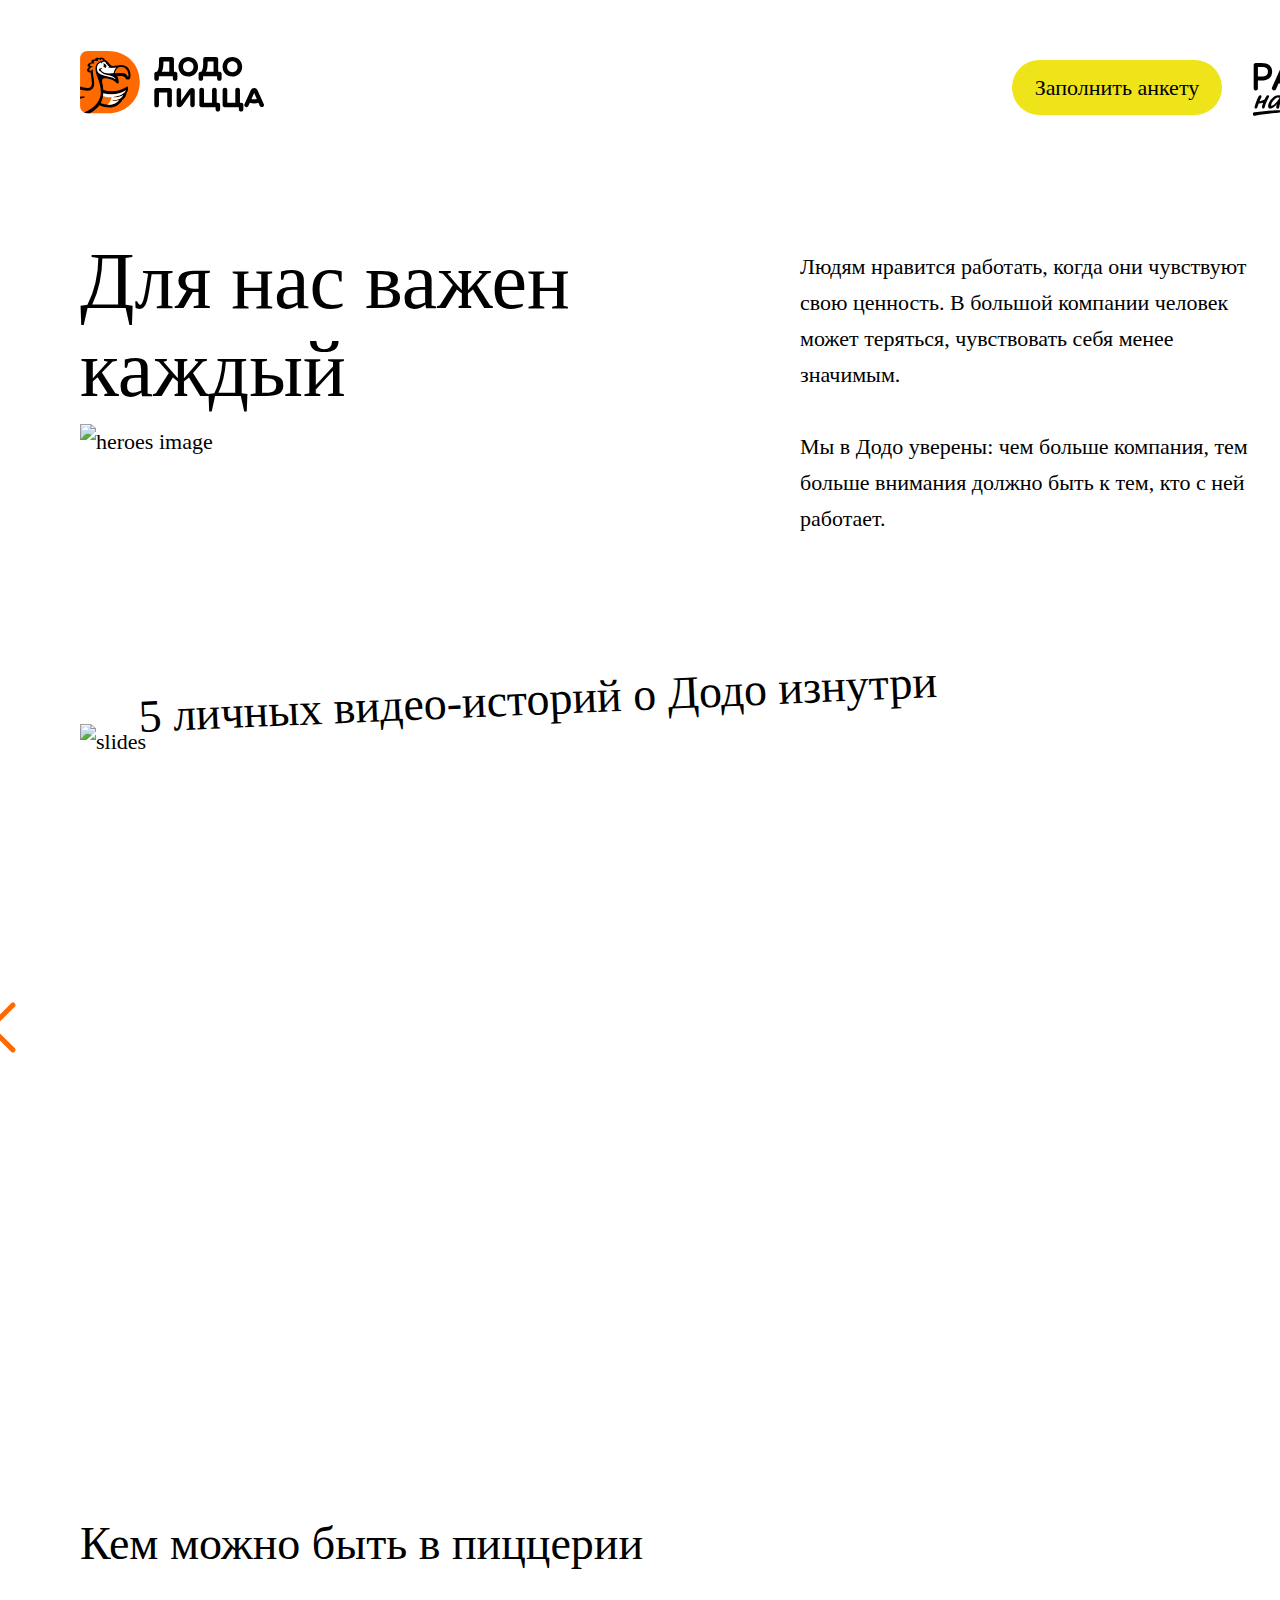
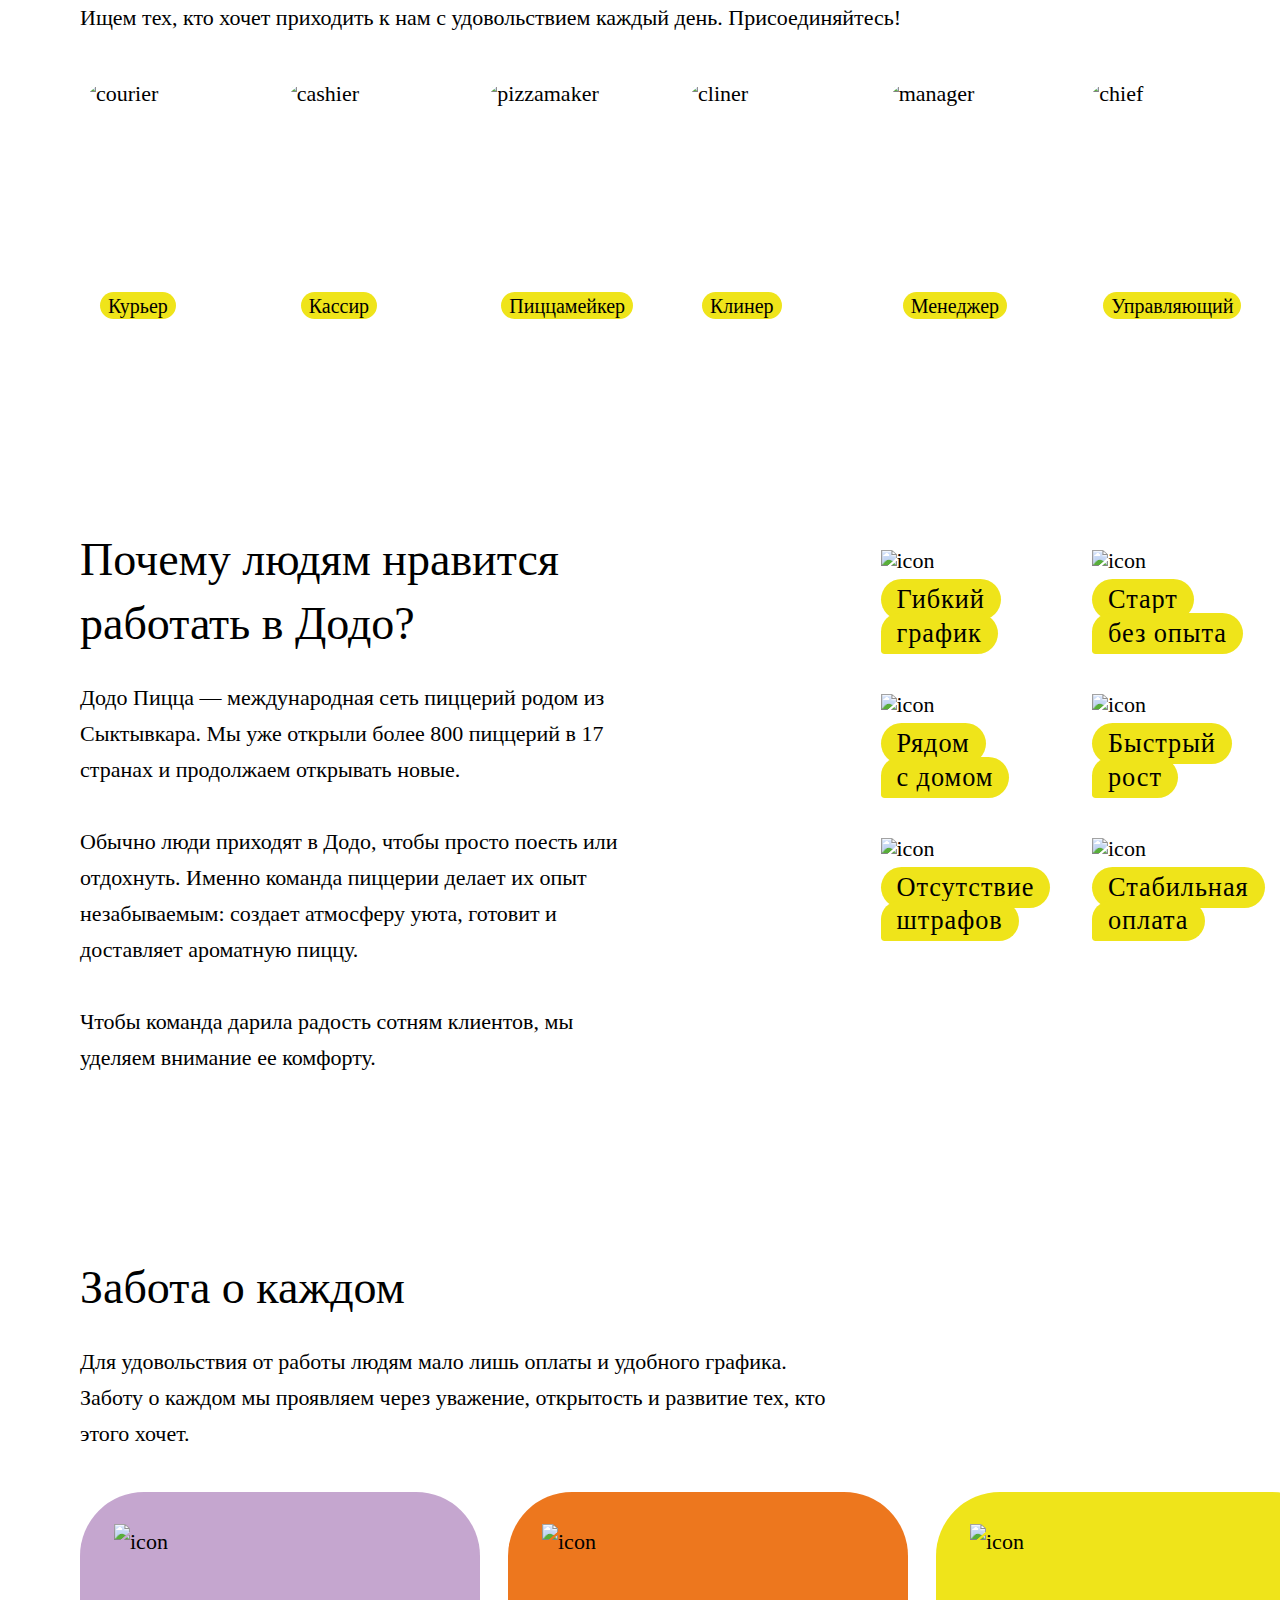
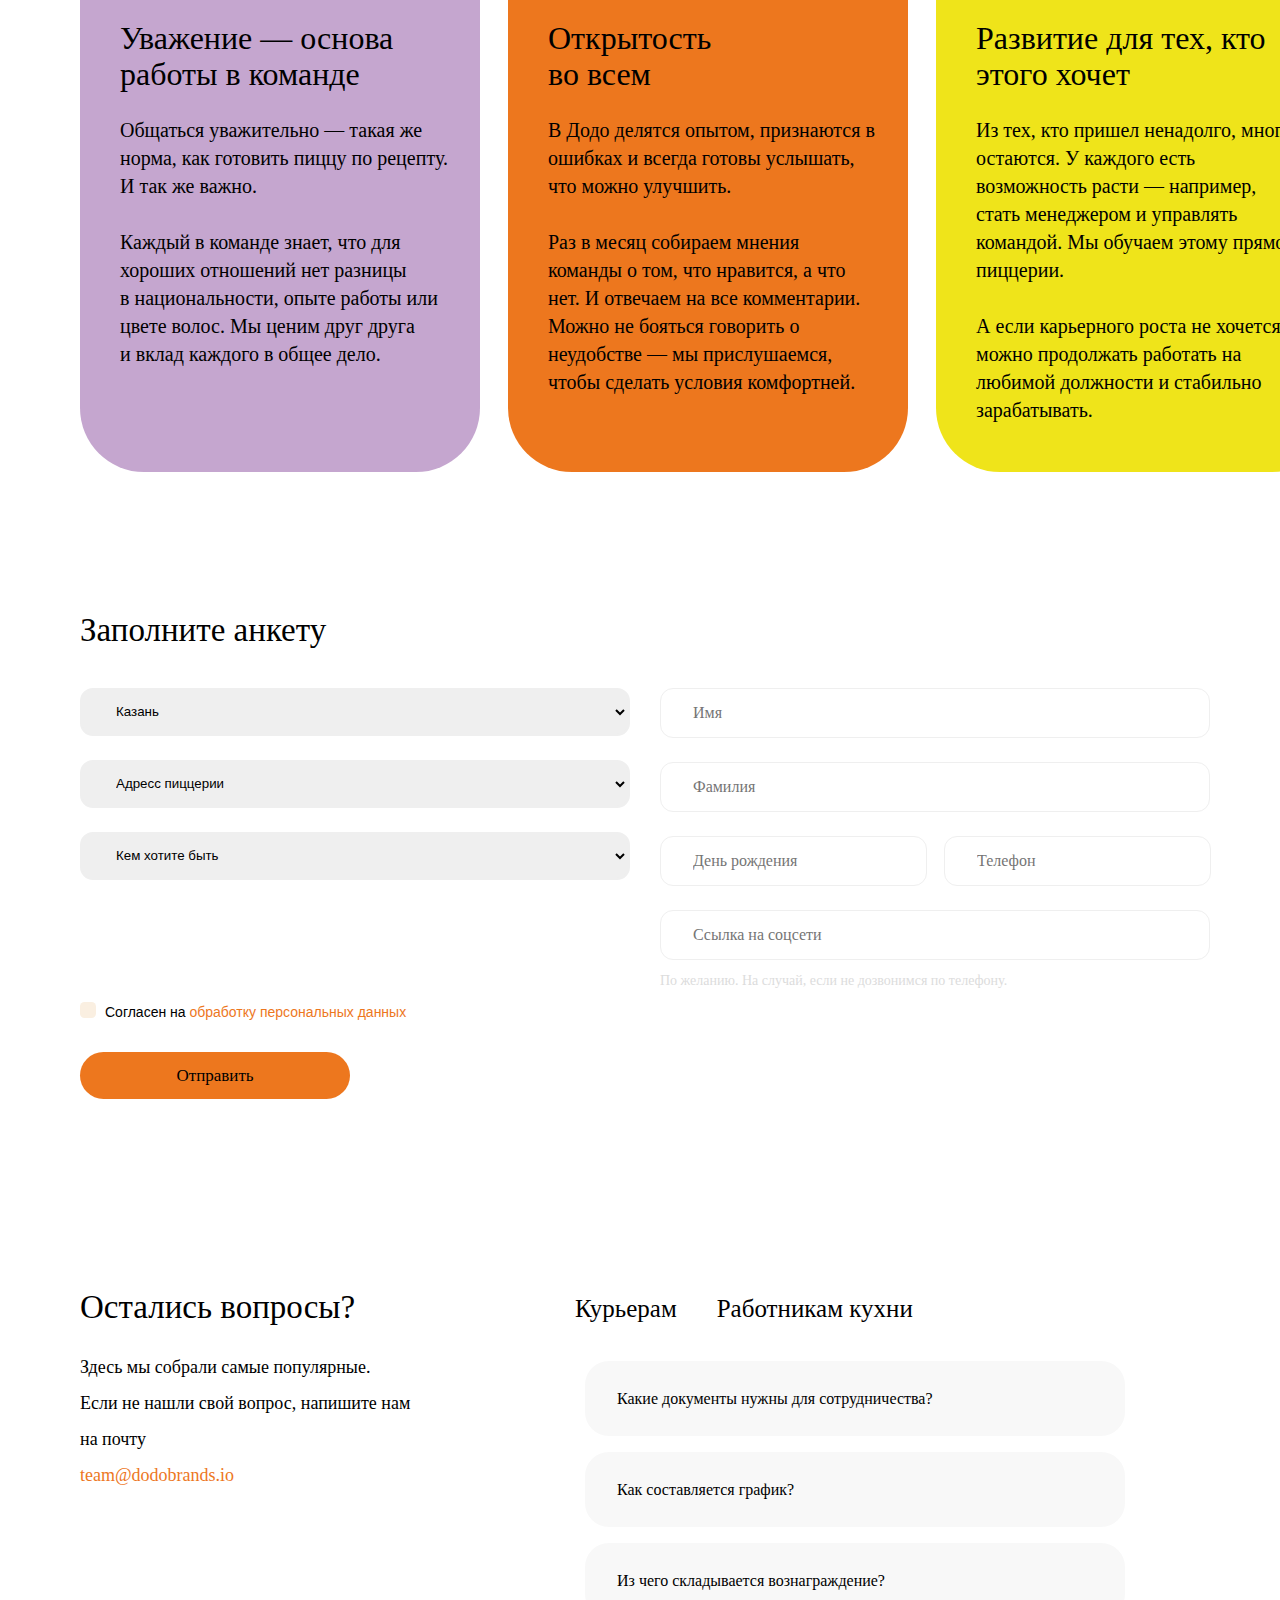
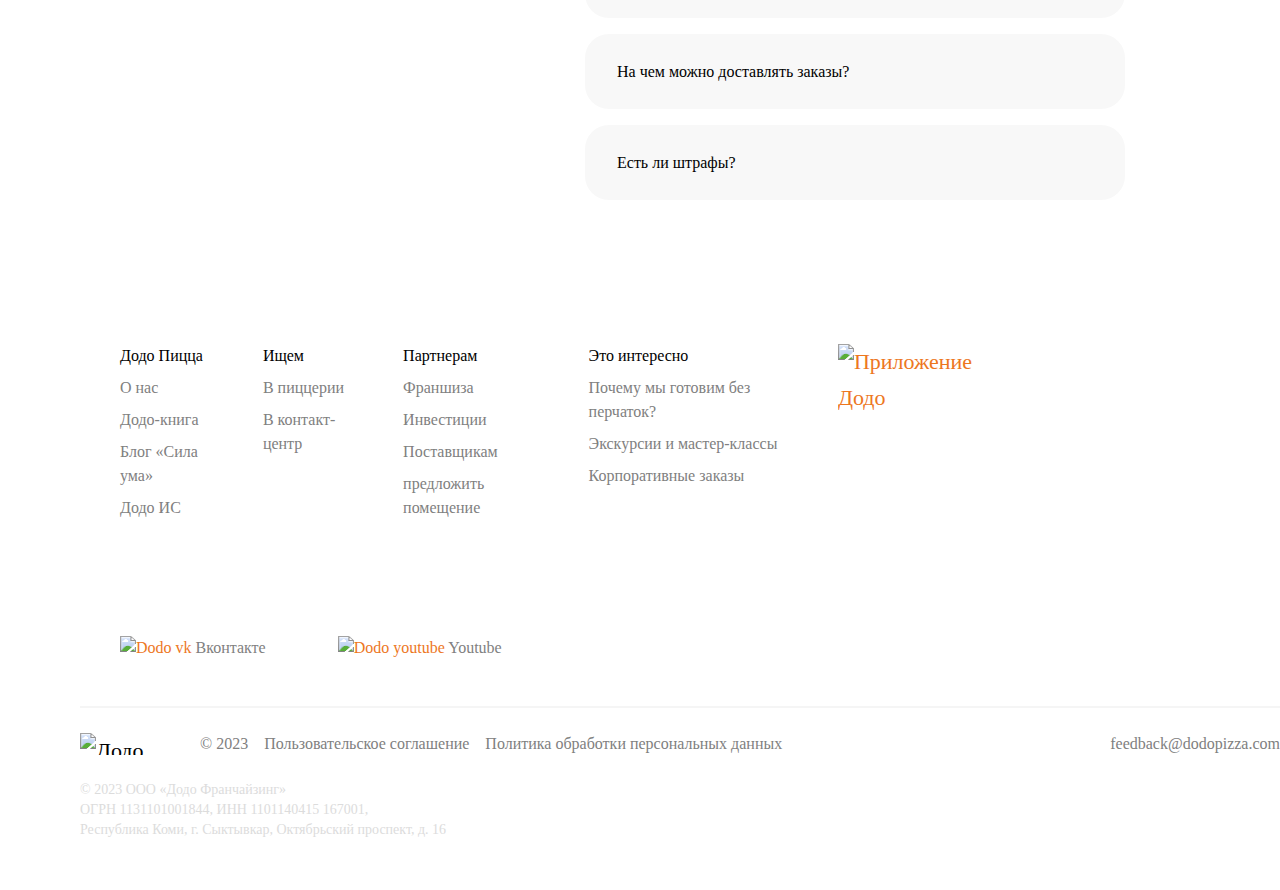
==== MyHTTPService_5/static/index.html @ db217325 "Add files via upload" ====
<!DOCTYPE html>
<html>

<head>
    <meta charset="utf-8">
    <title>Работа в Додо Пицце</title>

    <meta data-n-head="ssr" name="viewport" content="width=device-width, initial-scale=1">
    <link href="https://db.onlinewebfonts.com/c/042f08aaf8a34dc8799a18600c3b08fb?family=Dodo+Rounded+Bold"
        rel="stylesheet">

    <style>

        * {
            box-sizing: border-box;
            padding: 0;
            margin: 0;
            font-weight: 200;
        }

        @font-face {
            font-family: "Dodo Rounded Bold";
            src: url("https://db.onlinewebfonts.com/t/042f08aaf8a34dc8799a18600c3b08fb.eot");
            src: url("https://db.onlinewebfonts.com/t/042f08aaf8a34dc8799a18600c3b08fb.eot?#iefix")format("embedded-opentype"),
                url("https://db.onlinewebfonts.com/t/042f08aaf8a34dc8799a18600c3b08fb.woff2")format("woff2"),
                url("https://db.onlinewebfonts.com/t/042f08aaf8a34dc8799a18600c3b08fb.woff")format("woff"),
                url("https://db.onlinewebfonts.com/t/042f08aaf8a34dc8799a18600c3b08fb.ttf")format("truetype"),
                url("https://db.onlinewebfonts.com/t/042f08aaf8a34dc8799a18600c3b08fb.svg#Dodo Rounded Bold")format("svg");
        }
        html {
            box-sizing: border-box;
        }
        body {
            font-family: 'Dodo Rounded Bold';
            font-size: 22px;
            line-height: 36px;
            color: #000;
        }

        .container {
            max-width: 1360px;
            width: 100%;
            padding: 50px 0;
            padding-left: 80px;
            margin: 0 auto;
            height: auto;
        }

        .header-container {
            display: flex;

        }

        #team {
            width: 2300px;
            height: 64px;
        }

        .header-right-button {
            align-items: center;
            padding-left: 748px;
            padding-top: 10px;

        }

        .header-button {
            background-color: #efe41a;
            font-size: 22px;
            line-height: 36px;
            font-weight: 500;
            border-radius: 64px;
            font-family: "Dodo Rounded Bold";
            border-color: transparent;
            width: 210px;
            height: 55px;
            cursor: pointer;
        }

        .header-right-work {
            margin-top: -53px;
            margin-left: -90px;
        }

        .heroes {
            display: flex;
        }

        .heroes-left {
            display: flex;
            flex-direction: column;
            width: 640px;
        }

        .heroes-title {
            margin-bottom: 10.6px;
            font-size: 80px;
            line-height: 88px;
        }

        .heroes-description {
            margin-top: 12px;
            margin-left: 80px;
            position: relative;
            max-width: 476px;
        }

        .heroes-image {
            width: 572px;
            height: 176px;
            position: relative;
        }

        .footer-top {
            margin-bottom: 64px;
            display: flex;
            justify-content: space-between;
        }

        .footer-item {
            margin-bottom: 8px;
            font-size: 16px;
            line-height: 24px;
            font-weight: lighter;
        }

        .footer-item a {
            color: gray;
            text-decoration: none
        }

        .footer-apps {
            padding-right: 100px;
            display: flex;
        }

        .footer-item-app {
            margin-right: 10px;
        }

        li,
        ul {
            list-style: none;
        }

        .footer-middle {
            display: flex;
            padding-bottom: 24px;
            align-items: center;
        }

        .list-social-item {
            margin-right: 32px;
            font-weight: 400;
            font-size: 16px;
            line-height: 24px;
        }

        .social-text {
            color: grey;
        }

        .social-icon {
            max-width: 100%;
        }

        .footer-bottom {
            padding-top: 24px;
            display: flex;
            align-items: center;
        }

        .copyright {
            display: flex;
            align-items: center;
        }

        .copyright-image {
            margin-right: 16px;
            width: 104px;
            height: 22px;
        }

        .copyright-text {
            font-size: 16px;
            line-height: 24px;
            font-weight: 400;
            color: grey;
        }

        .footer-client-links {
            display: flex;
            align-items: center;
        }

        .first {
            margin-left: 16px;
            margin-right: 16px;
        }

        .footer-link {
            font-weight: 400;
            font-size: 16px;
            line-height: 24px;
            color: grey;
            text-decoration: none;
        }

        .footer-feedback {
            display: inline-flex;
            margin-left: auto;
            font-size: 16px;
            line-height: 24px;
            font-weight: 400;
            color: grey;
            text-decoration: none;
        }

        .footer-adress {
            padding-top: 24px;
            font-size: 14px;
            line-height: 20px;
            font-weight: 400;
            color: #DCDCDC;
        }

        .position-title {
            margin-bottom: 24px;
            font-size: 46px;
            line-height: 64px;
            font-weight: 500;
        }

        .position-description {
            margin-bottom: 36px;
        }

        .vacancies {
            display: flex;
            margin-left: -4px;
        }
        .card-image{
            position: absolute;
            top: 0;
            left: 0;
            width: 100%;
            height: 100%;
        }

        .vacancy-card {
            position: relative;
            display: flex;
            align-items: flex-end;
            width: 214px;
            height: 276px;
            background-size: cover;
            background-repeat: no-repeat;
            background-position: 50%;
            cursor: pointer;
            border: 4px solid #fff;
            border-radius: 44px;
            overflow: hidden;
        }

        .card-info {
            padding: 27px 20px 20px;
            border-bottom-left-radius: 45px;
            border-bottom-right-radius: 45px;
            overflow: hidden;
            position: relative;
            z-index: 20;
        }

        .role {
            top: 80%;
            position: relative;
            z-index: 20;
            display: inline-block;
            padding: 3.5px 8px;
            font-size: 20px;
            line-height: 100%;
            font-weight: 500;
            background-color: #efe41a;
            border-radius: 20px;
        }

        .advantages {
            padding: 80px 0;
        }

        .container-advantages {
            display: flex;
            justify-content: space-between;
            align-items: flex-start;
        }

        .advantages-description {
            max-width: 730px;
            margin-right: 200px;
        }

        .advantages-title {
            font-size: 46px;
            line-height: 64px;
            font-weight: 500;
            margin-bottom: 24px;
            max-width: 650px;
        }

        .advantages-logos {
            width: 100%;
        }

        .advantages-list {
            display: grid;
            grid-template-columns: repeat(2, 1fr);
            grid-gap: 40px 23.5px;
            max-width: max-content;
        }

        .advantages-items {
            line-height: 1;
            width: 188px;
        }

        .item-icon {
            margin-bottom: 7.53px;
        }

        .item-text {
            display: flex;
            flex-direction: column;
            align-items: flex-start;
            font-size: 26.3547px;
            line-height: 36.03px;
            font-weight: 500;
            letter-spacing: .035em;
        }

        .phrase {
            padding: 2.76496px 16.0011px 1.94124px;
            background-color: #efe41a;
            border-radius: 20.7073px;
        }

        .second-phrase {
            margin-top: -7px;
            border-radius: 18.8248px 20.7073px 20.7073px 3.76496px;
        }

        .care-description {
            margin-bottom: 40px;
            max-width: 759px;
        }

        .care {
            padding-bottom: 30px;
        }

        .care-advantages {
            display: flex;
        }

        .first-slide {
            background-color: #C5A6CF;
        }

        .support-slide {
            margin-right: 28px;
            padding: 32px 40px 48px;
            max-width: 400px;
            border-radius: 64px;
            min-height: 500px;
        }

        .support-card-icon {
            margin-left: -6px;
            margin-bottom: 24px;
            width: 72px;
            height: 72px;
        }

        .card-title {
            margin-bottom: 24px;
            font-size: 32px;
            line-height: 36px;
            font-weight: 500;
        }

        .card-description {
            font-size: 20px;
            line-height: 28px;
            font-weight: 400;
            width: 328px;
            ;
        }

        .second-slide {
            background-color: #ED771E;
        }

        .last-slide {
            background-color: #EFE41A;
        }

        .forms {
            padding: 10px 0;
        }

        .form-title {
            margin-bottom: 40px;
        }

        .form-inners {
            width: 100%;
            display: flex;
        }

        .form-left {
            width: 100%;
            max-width: 490px;
        }

        .form-right {
            margin-left: 90px;
        }

        .form {
            margin-bottom: 24px;
            display: flex;
        }

        .selection {
            padding-left: 30px;
            border: 2px solid #efefef;
            border-radius: 13px;
            transition: opacity .2s ease-in-out;
            outline: none;
            width: 550px;
            height: 48px;
        }

        input {
            font-family: "Dodo Rounded Bold";
            font-size: 16px;
        }

        .form-input {
            padding-left: 32px;
            height: 50px;
            width: 550px;

            border: 1px solid #efefef;
            border-radius: 13px;
        }

        .birthdate {
            width: 267px;
            margin-right: 17px;
        }

        .telephone {
            width: 267px;
        }

        .form-info {
            font-size: 14px;
            color: #DCDCDC;
        }

        .data-checkbox {
            display: flex;
            align-items: flex-start;
            font-family: "Dodo Rounded v2", sans-serif;
            font-weight: 400;
            font-size: 18px;
            line-height: 20px;
        }

        .checkbox-info {
            margin-top: 3px;
            font-size: 14px;
            cursor: pointer;
        }

        .checkbox-info a {
            color: #ed771e;
            text-decoration: none;
        }

        .checkbox-field {
            position: absolute;
            z-index: -1;
            opacity: 0;
        }

        .checkbox-field+label {
            display: inline-flex;
            align-items: center;
            user-select: none;
        }

        .checkbox-field+label::before {
            cursor: pointer;
            background-color: #faefe1;
            content: '';
            display: inline-block;
            width: 16px;
            height: 16px;
            flex-shrink: 0;
            flex-grow: 0;
            border: transparent;
            border-radius: 0.25em;
            margin-right: 0.5em;
            background-repeat: no-repeat;
            background-position: center center;
            background-size: 50% 50%;
        }

        .checkbox-field:checked+label::before {
            border-color: transparent;
            box-shadow: 0 4px 8px rgba(44, 39, 56, .04);
            background-color: #faefe1;
            background-image: url([data-uri]);
            background-repeat: no-repeat;
            background-position: 50%;
            background-size: 80%;
        }

        .form-button {
            margin-top: 30px;
            padding: 10px 17px;
            min-width: 270px;
            border-radius: 64px;
            border-color: transparent;
            font-size: 17px;
            line-height: 27px;
            font-weight: 530;
            color: #000;
            background-color: #ed771e;
        }

        .form-button:focus,
        .form-button:hover {
            background-color: #efe41a;
        }

        .questions {
            padding-top: 80px;
            min-height: 609px;
        }

        .questions-container {
            display: flex;
        }

        .questions-left {
            width: 100%;
            max-width: 450px;
            margin-right: 15px;
        }

        .title {
            display: block;
            margin-bottom: 24px;
        }

        .questions-description {
            font-size: 18px;
            max-width: 580px;
            font-weight: 400;
            font-weight: lighter;
        }

        a {
            color: #ed771e;
            text-decoration: none;
        }

        .questions-right {
            box-sizing: border-box;
            width: 100%;
            max-width: 580px;
        }

        .questions-buttons {
            margin-left: 30px;
            margin-bottom: 32px;
            display: flex;
            align-items: center;
        }

        .questions-button {
            font-weight: 300;
            font-size: 25px;
            line-height: 40px;
            margin-right: 40px;
        }

        button {
            padding: 0;
            margin: 0;
            background-color: transparent;
            cursor: pointer;
            border: none;
            outline: none;
            text-transform: none;
            font-family: inherit;
        }

        ul {
            display: block;
            list-style-type: disc;
            margin-block-start: 1em;
            margin-block-end: 1em;
            margin-inline-start: 0px;
            margin-inline-end: 0px;
            padding-inline-start: 40px;
        }

        .questions-item {
            margin-bottom: 16px;
        }

        .accordeon-button {
            outline: none;
            border: none;
            padding: 20px 32px;
            background-color: #f8f8f8;
            width: 100%;
            border-radius: 24px;
            text-align: left;
            cursor: pointer;
            height: 75px;
        }

        .accordeon-inner {
            font-size: 16px;
            display: flex;
            align-items: center;
            justify-content: space-between;
            width: 100%;
            min-height: 36px;
            text-align: left;
            color: #000;
            cursor: pointer;
        }
        .heroes-bottom{
            padding-top: 10px;
        }
        .hero-title{
            position: relative;
            display: block;
            margin-bottom: -17.5px;
            margin-left: 58px;
            font-size: 46px;
            color: #000;
            font-style: normal;
            font-weight: 500;
            line-height: 64px;
            transform: rotate(-2.5deg);
            z-index: 5;
        }
        .heroes-slides{
            width: 100%; 
            height: 688px;
            margin-top: 17.5px;
        }
        .heroes-buttons{
            display: flex;
            justify-content: space-between;
            position: relative;
            left: 90px;
            transform: translateY(-50%);
            margin: 0 auto;
            pointer-events: none;
        }
        .arrow-button{
            top: -350%;
            left: -100px;
            display: flex;
            position: absolute;
            justify-content: center;
            align-items: center;
            height: 128px;
            width: 64px;
            pointer-events: all;
        }
        .arrow-button svg{
            height: 54.86px;
            width: 27.43px;
        }
        .arrow-button-second{
            position: absolute;
            left: 1270px;
            transform: rotate(180deg);
        }
    </style>
</head>


<body>
    <header>
        <div class="container header-container">

            <div class="header-logo">
                <svg width="184" height="64" viewBox="0 0 184 64" fill="none" xmlns="http://www.w3.org/2000/svg"
                    data-v-1e009ed9>
                    <g clip-path="url(#clip0_335_4486)">
                        <path
                            d="M139.367 21.8302H138.191V9.3698C138.191 8.12696 137.355 7.10193 135.902 7.10193H125.289C124.051 7.10193 123.215 7.94116 123.215 9.40077V12.415C123.215 14.5899 123.184 16.2674 122.813 18.0697C122.442 19.841 121.978 20.928 121.297 21.8292H120.771C119.285 21.8292 118.574 22.7613 118.574 24.0981V28.3861C118.574 29.8467 119.564 30.6849 120.833 30.6849C122.133 30.6849 123.123 29.8457 123.123 28.3861V26.335H137.078V28.3861C137.078 29.8467 138.068 30.6849 139.336 30.6849C140.636 30.6849 141.625 29.8457 141.625 28.3861V24.0981C141.627 22.7623 140.914 21.8302 139.367 21.8302ZM133.55 21.8302H126.031C126.495 20.8361 126.866 19.935 127.176 18.5683C127.485 17.1386 127.61 15.7089 127.64 13.8446L127.671 11.6077H133.55V21.8302Z"
                            fill="currentColor"></path>
                        <path
                            d="M152.364 6.94606C146.826 6.94606 142.556 11.1412 142.556 16.7339C142.556 22.3886 146.826 26.5218 152.364 26.5218C157.903 26.5218 162.173 22.2338 162.173 16.672C162.173 11.0792 157.903 6.94606 152.364 6.94606ZM152.364 22.1409C149.332 22.1409 147.135 19.841 147.135 16.703C147.135 13.6268 149.333 11.327 152.364 11.327C155.428 11.327 157.593 13.6258 157.593 16.703C157.593 19.841 155.52 22.1409 152.364 22.1409Z"
                            fill="currentColor"></path>
                        <path
                            d="M108.27 6.94606C102.732 6.94606 98.4615 11.1412 98.4615 16.7339C98.4615 22.3886 102.732 26.5218 108.27 26.5218C113.809 26.5218 118.079 22.2338 118.079 16.672C118.079 11.0792 113.809 6.94606 108.27 6.94606ZM108.27 22.1409C105.238 22.1409 103.041 19.841 103.041 16.703C103.041 13.6268 105.238 11.327 108.27 11.327C111.333 11.327 113.499 13.6258 113.499 16.703C113.499 19.841 111.426 22.1409 108.27 22.1409Z"
                            fill="currentColor"></path>
                        <path
                            d="M95.1187 21.8302H93.9427V9.3698C93.9427 8.12696 93.107 7.10193 91.6535 7.10193H81.0401C79.8025 7.10193 78.9668 7.94116 78.9668 9.40077V12.415C78.9668 14.5899 78.9359 16.2674 78.5648 18.0697C78.1937 19.841 77.7291 20.928 77.0486 21.8292H76.5234C75.038 21.8292 74.3267 22.7613 74.3267 24.0981V28.3861C74.3267 29.8467 75.3166 30.6849 76.5861 30.6849C77.8854 30.6849 78.8753 29.8457 78.8753 28.3861V26.335H92.8305V28.3861C92.8305 29.8467 93.8204 30.6849 95.0889 30.6849C96.3882 30.6849 97.3781 29.8457 97.3781 28.3861V24.0981C97.377 22.7623 96.6657 21.8302 95.1187 21.8302ZM89.3016 21.8302H81.7823C82.2469 20.8361 82.618 19.935 82.9274 18.5683C83.2368 17.1386 83.3612 15.7089 83.392 13.8446L83.4228 11.6077H89.3016V21.8302Z"
                            fill="currentColor"></path>
                        <path
                            d="M183.74 53.888L177.427 40.0919C176.715 38.5693 175.725 37.9169 174.302 37.9169H174.055C172.569 37.9169 171.58 38.5693 170.868 40.0919L164.556 53.888C163.937 55.2547 164.37 56.4666 165.607 56.9332C166.72 57.3688 167.835 57.12 168.454 55.8152L169.877 52.801C171.146 53.2366 172.724 53.4534 174.209 53.4534C175.787 53.4534 177.18 53.2356 178.355 52.801L179.717 55.7843C180.305 57.089 181.511 57.3378 182.594 56.9332C183.832 56.4666 184.327 55.1928 183.74 53.888ZM174.209 49.3203C173.25 49.3203 172.228 49.1964 171.455 48.9786L174.147 42.9512L176.839 48.9786C176.096 49.1964 175.168 49.3203 174.209 49.3203Z"
                            fill="currentColor"></path>
                        <path
                            d="M161.12 52.6452H159.944V40.0299C159.944 38.5693 158.893 37.7301 157.592 37.7301C156.324 37.7301 155.302 38.5693 155.302 40.0299V52.6452H147.258V40.0299C147.258 38.5693 146.268 37.7301 144.937 37.7301C143.637 37.7301 142.616 38.5693 142.616 40.0299V54.8831C142.616 56.1259 143.452 57.151 144.906 57.151H158.83V59.2021C158.83 60.6627 159.82 61.5009 161.088 61.5009C162.388 61.5009 163.378 60.6617 163.378 59.2021V54.945C163.379 53.4214 162.481 52.6452 161.12 52.6452Z"
                            fill="currentColor"></path>
                        <path
                            d="M137.882 52.6452H136.706V40.0299C136.706 38.5693 135.654 37.7301 134.354 37.7301C133.085 37.7301 132.064 38.5693 132.064 40.0299V52.6452H124.019V40.0299C124.019 38.5693 123.029 37.7301 121.698 37.7301C120.399 37.7301 119.378 38.5693 119.378 40.0299V54.8831C119.378 56.1259 120.214 57.151 121.667 57.151H135.592V59.2021C135.592 60.6627 136.581 61.5009 137.85 61.5009C139.149 61.5009 140.139 60.6617 140.139 59.2021V54.945C140.14 53.4214 139.244 52.6452 137.882 52.6452Z"
                            fill="currentColor"></path>
                        <path
                            d="M112.075 37.9169H111.89C110.529 37.9169 109.631 38.6003 108.672 39.968L101.122 50.719V40.2157C101.122 38.7551 100.194 37.9169 98.9251 37.9169C97.6258 37.9169 96.6667 38.7561 96.6667 40.2157V54.5404C96.6667 56.0939 97.6566 57.151 99.2345 57.151H99.4514C100.906 57.151 101.834 56.4057 102.732 55.0999L110.282 44.3489V54.8511C110.282 56.3117 111.21 57.151 112.509 57.151C113.778 57.151 114.737 56.3117 114.737 54.8511V40.5264C114.737 38.911 113.778 37.9169 112.075 37.9169Z"
                            fill="currentColor"></path>
                        <path
                            d="M89.5483 37.9169H76.6149C75.1295 37.9169 74.3257 38.9419 74.3257 40.1858V55.039C74.3257 56.4996 75.3773 57.3378 76.6776 57.3378C77.9461 57.3378 78.9668 56.4986 78.9668 55.039V42.4227H87.2283V55.0379C87.2283 56.4986 88.249 57.3368 89.5494 57.3368C90.8178 57.3368 91.8704 56.4666 91.8704 55.0059V40.1848C91.8694 38.9419 91.0347 37.9169 89.5483 37.9169Z"
                            fill="currentColor">

                        </path>
                        <path
                            d="M27.8169 0.995098C45.8715 0.995098 59.7373 13.4668 59.7373 31.9763C59.7373 50.5848 45.8715 63.2588 27.8169 63.2588H7.56863C3.47848 63.2588 0.0863037 60.543 0.0863037 55.8163V8.7391C0.0863037 4.01135 3.47848 0.994064 7.56863 0.994064H27.8169V0.995098Z"
                            fill="#FF6900">
                        </path>
                        <path
                            d="M14.1742 33.6186C14.1742 27.8844 12.3465 22.6705 12.9468 19.4044L12.8009 19.2155C10.7214 21.3946 9.3686 20.8186 9.2216 20.1166C8.92556 18.7117 11.3597 16.992 12.7505 16.3943C12.7772 16.3025 12.8132 16.2064 12.8512 16.1094C11.5499 16.3107 10.0213 16.1455 9.96788 15.2103C9.90518 14.1017 12.1214 13.1117 15.0181 13.3574C15.0726 13.311 15.1291 13.2645 15.1857 13.2181C15.0037 13.1448 14.8084 13.0539 14.5648 12.928C13.8165 12.5409 13.6345 11.8978 13.8792 11.4302C14.1475 10.9161 14.9667 10.7159 15.6308 10.7303C16.6731 10.752 17.5602 11.0059 18.2088 11.2702C18.2818 11.2392 18.3558 11.2083 18.4257 11.1814C18.1852 10.9925 17.9755 10.7871 17.8532 10.5765C17.6743 10.2679 17.6301 9.84361 17.9765 9.56903C18.3815 9.248 19.4094 9.13445 20.3387 9.98193C20.5309 10.1564 20.6933 10.3267 20.8403 10.4898C20.9441 10.4702 21.048 10.4495 21.1528 10.433C20.9997 10.1956 20.8773 9.94787 20.8383 9.71768C20.7838 9.40284 20.8866 9.06426 21.2546 8.94452C21.6565 8.81342 22.1653 9.0209 22.4295 9.41419C22.7122 9.83535 22.8859 10.3535 22.9949 10.7221C20.9462 10.9615 15.5126 12.2075 15.5126 18.8026C15.5126 25.2335 20.8331 31.9897 20.8331 41.9582C20.8249 45.5804 20.0293 49.2139 16.7594 53.4462C14.2348 56.7143 10.2238 59.8679 3.96989 62.4568C5.04203 62.9822 6.26938 63.2588 7.56869 63.2588H9.81677C14.9904 60.3809 17.5581 57.7425 19.3375 55.2671C22.8068 56.8196 26.1445 57.4865 29.1522 57.4865C34.7914 57.4865 39.598 54.8779 42.1041 50.2256C44.6832 48.671 46.3937 45.4751 46.5016 43.1917C48.1083 41.1623 48.4054 38.6003 47.912 36.8712C47.7938 36.4594 47.4607 36.447 46.883 36.8C41.8019 39.8596 36.8812 41.3161 32.1856 41.3161C29.3383 41.3161 26.4179 40.8619 23.3104 39.9587C23.0884 36.6142 22.4048 33.8095 22.1499 32.1094C21.7871 29.8643 22.3031 28.2034 24.7568 28.2034C26.5567 28.2034 29.8872 28.6627 32.5485 29.8777C35.1841 31.0813 36.7527 33.4503 37.8485 33.4503C38.2936 33.4503 38.7613 33.1726 38.7613 32.2271C38.7613 30.3112 38.0808 27.2268 37.2348 26.1275C39.7008 25.9861 41.6601 26.0119 42.762 26.1368C45.0584 26.5373 45.1664 27.6945 45.6187 28.449C46.0709 29.2036 46.8378 29.5319 47.7598 29.5319C49.4672 29.5319 50.5322 28.6472 50.5322 25.4545C50.5322 18.4413 46.1234 15.0421 41.4997 15.0421C37.7036 15.0421 36.2377 15.8803 32.6328 15.8803C30.0753 15.8803 27.9567 10.655 25.0507 9.96851C23.7669 7.10193 20.8886 6.77884 19.1155 8.21884C17.5057 7.2351 14.9883 7.76568 14.8845 9.58142C13.0321 9.00542 10.6401 10.0088 11.6712 12.4532C7.14209 12.5822 6.29713 16.6039 9.37065 17.0529C5.41414 19.3012 7.22227 23.1845 10.5425 22.3587C10.7769 25.1169 11.8901 29.5701 11.8901 32.6452C11.8901 36.9218 9.95863 37.9148 7.31787 37.9148C5.23117 37.9148 2.16793 37.1541 0.0925293 36.5595V39.5417C2.1926 40.0661 5.34218 40.7391 7.7054 40.7391C11.8654 40.7401 14.1742 38.2885 14.1742 33.6186ZM23.3505 43.3063C26.201 44.1012 30.1411 44.5254 33.4099 44.2952C39.155 43.8906 43.4682 41.7425 45.8962 40.1786C44.4376 43.8782 38.9669 46.176 33.6628 46.8263C33.6288 47.0957 33.5888 47.359 33.5404 47.6129C37.5196 47.4003 41.2983 46.1017 43.0108 44.9156C42.0312 48.5543 37.1639 50.017 32.7458 50.2276C32.6215 50.5135 32.4899 50.783 32.3542 51.039C34.9271 51.0854 37.3911 50.6065 38.859 50.1419C37.5381 52.6741 32.9792 54.6746 28.336 54.6746C26.054 54.6746 23.2066 54.2276 20.7355 53.0467C22.521 49.7662 23.2087 46.4041 23.3505 43.3063ZM34.8428 22.7933C35.4688 20.9197 36.0126 19.5066 37.0282 18.4289C38.0983 17.2934 39.2866 16.9383 41.8955 16.9383C45.4984 16.9383 48.5082 20.5956 48.5082 25.7074C48.5082 26.4671 47.4926 26.4619 47.1667 25.7672C45.9414 23.5943 44.2813 23.2815 41.6663 23.0885C39.7368 22.975 37.4096 23.1391 35.29 23.2299C34.8942 23.2506 34.7832 22.9729 34.8428 22.7933Z"
                            fill="#000">
                        </path>
                        <path
                            d="M0.0863037 48.6369C2.26347 48.2023 4.40568 47.7997 4.40568 47.7997L4.67911 46.6209C3.6964 46.5714 1.74744 46.5941 0.0863037 46.6395V48.6369Z"
                            fill="#000">
                        </path>
                        <path
                            d="M23.551 13.439C24.3116 13.1819 25.4043 13.9355 25.9892 15.1164C26.5741 16.2973 26.4302 17.4679 25.6695 17.7197C24.915 17.9881 23.8275 17.2346 23.2395 16.0475C23.1603 15.8875 23.0976 15.7285 23.0452 15.5716L23.1778 15.5345C23.4214 15.7667 23.7123 15.8307 23.9066 15.7058C24.1739 15.5293 24.1461 15.0607 23.92 14.656C23.7586 14.3247 23.3855 13.9778 23.0771 14.0036L23.0236 13.9334C23.1388 13.697 23.3135 13.5216 23.551 13.439ZM28.8828 25.3223C25.4763 24.5708 21.748 23.5778 19.7599 20.6431C19.7229 20.5884 19.6551 20.5636 19.5914 20.5822C19.5287 20.5997 19.4834 20.6576 19.4803 20.7236C19.4732 20.8836 19.4947 21.0591 19.5307 21.2336L19.2614 21.3357C18.7372 20.5946 18.6302 19.6945 19.1504 19.0472C19.8987 18.1161 21.417 18.2111 22.3236 18.7861L22.2085 19.0369C21.7223 18.9554 21.2587 18.9554 20.8968 19.1763C20.5895 19.3641 20.5473 19.6428 20.7365 19.9959C22.3873 23.0772 27.1878 23.7461 32.8918 23.3001C33.4808 23.2537 33.6165 22.9874 33.6925 22.7025C34.188 20.7185 35.0864 18.9492 36.4238 17.601C35.3835 17.7476 34.4162 17.7806 33.5723 17.8271C30.6262 18.0139 28.9414 17.6258 28.4151 17.2036L28.5107 16.9466C28.8243 17.055 29.1501 17.0797 29.2169 16.9868C29.3084 16.8619 29.2385 16.7835 29.0946 16.6565C28.5354 16.1301 26.0221 13.5432 26.0273 13.5577C25.7559 11.3703 22.5837 11.2908 21.3193 13.4431L20.8896 13.3275C21.015 12.8557 21.2032 12.4707 21.3779 12.191C18.7289 12.7917 17.222 15.1794 16.9485 17.4854C15.7746 27.3982 30.7455 25.1076 35.0248 29.0777C35.106 29.1417 35.3095 29.4328 35.4555 29.249C35.622 28.7092 33.7367 26.401 28.8828 25.3223Z"
                            fill="#fff">
                        </path>
                        <path
                            d="M45.892 40.1724C43.4651 41.7352 39.1478 43.8865 33.4057 44.2911C30.139 44.5213 26.1938 44.095 23.3454 43.3001C23.3012 44.2539 23.2056 45.2387 23.0421 46.2328C24.6477 46.6467 27.5064 47.1938 31.6305 47.3115C31.4465 48.4253 30.3209 52.2044 27.4386 54.6478C32.6923 54.8687 37.4527 52.8176 38.8528 50.1357C37.3849 50.6003 34.9199 51.0792 32.348 51.0328C32.4837 50.7778 32.6153 50.5074 32.7396 50.2214C37.1556 50.0119 42.025 48.5461 43.0046 44.9094C41.292 46.0945 37.5103 47.3941 33.5342 47.6067C33.5825 47.3528 33.6226 47.0906 33.6566 46.8201C38.9597 46.1708 44.4344 43.8689 45.892 40.1724Z"
                            fill="#fff">
                        </path>
                    </g>
                </svg>
            </div>

            <div class="header-right">

                <div class="header-right-button">
                    <button class="header-button">Заполнить анкету</button>
                </div>

                <div class="header-right-work">
                    <svg id="team" version="1.1" xmlns="http://www.w3.org/2000/svg"
                        xmlns:xlink="http://www.w3.org/1999/xlink" x="0px" y="0px" viewBox="0 0 143 64"
                        enable-background="new 0 0 143 64" xml:space="preserve" data-v-098dde30="" data-v-1e009ed9="">
                        <g id="logo2" clip-path="url(#clip0_1026_674)" data-v-098dde30="">
                            <mask id="mask0_1026_674" maskUnits="userSpaceOnUse" x="0" y="0" width="143" height="64"
                                style="mask-type: alpha;" data-v-098dde30="">
                                <path id="vector" fill-rule="evenodd" clip-rule="evenodd"
                                    d="M19.5909 27.254C19.8769 27.7286 20.263 28.0738 20.7492 28.2751C21.2211 28.4764 21.7359 28.5052 22.2936 28.3326C22.8227 28.16 23.2517 27.7717 23.5377 27.1677L26.0116 21.5875H38.1523L40.5976 27.1102C40.9122 27.7286 41.2983 28.1313 41.8417 28.3039C42.3708 28.4764 42.8856 28.4764 43.3575 28.2751C43.8294 28.0738 44.2298 27.743 44.5158 27.254C44.8018 26.7794 44.8304 26.2329 44.573 25.6144L34.0339 1.81218C33.8051 1.28005 33.5334 0.848585 33.1616 0.589708C32.7898 0.330832 32.4323 0.187012 32.0605 0.187012C31.6887 0.187012 31.3312 0.330832 30.988 0.589708C30.6448 0.848585 30.3731 1.2369 30.1443 1.78342L19.5051 25.5713C19.2906 26.2329 19.3049 26.7938 19.5909 27.254ZM27.7848 17.5893L32.0891 7.91016L36.3648 17.5893H27.7848ZM1.85877 27.9299C2.31637 28.2751 2.78827 28.4333 3.28877 28.4333C3.78927 28.4333 4.30407 28.2607 4.71877 27.9299C5.14777 27.5847 5.39087 27.0814 5.39087 26.4054V18.6104H8.62267C10.3673 18.6104 11.9403 18.409 13.2988 18.0207C14.6573 17.618 15.8013 17.0283 16.7594 16.2661C17.6889 15.5038 18.4182 14.5403 18.9044 13.4041C19.3763 12.2679 19.6337 10.9735 19.6337 9.4634C19.6337 8.12587 19.4049 6.97531 18.9616 5.92542C18.504 4.87553 17.8319 3.99823 16.931 3.26475C16.0301 2.53126 14.9004 1.95598 13.5276 1.56767C12.1834 1.16497 10.5818 0.963623 8.75137 0.963623H3.28877C2.73107 0.963623 2.21627 1.16497 1.80157 1.55329C1.37257 1.95598 1.18667 2.43059 1.18667 2.96272V26.4054C1.17237 27.0814 1.40117 27.5847 1.85877 27.9299ZM8.75137 4.99059C10.1528 4.99059 11.3111 5.10564 12.1548 5.36452C13.0271 5.59463 13.6992 5.92542 14.1854 6.32812C14.6573 6.75958 15.0005 7.20542 15.1435 7.73755C15.3151 8.26969 15.4009 8.84497 15.4009 9.4634C15.4009 10.2832 15.2865 11.0167 15.0863 11.6495C14.8861 12.2679 14.5286 12.8144 13.9852 13.2603C13.4847 13.6917 12.7697 14.0225 11.8974 14.2526C11.0251 14.4827 9.92397 14.5978 8.63697 14.5978H5.40517V4.99059H8.75137ZM56.485 28.1311H51.2655C50.7078 28.1311 50.2073 27.9298 49.7926 27.5702C49.3779 27.1819 49.1777 26.6929 49.1777 26.1608V3.04891C49.1777 2.51677 49.3636 2.04216 49.7926 1.63947C50.2073 1.25115 50.7221 1.0498 51.2798 1.0498H63.2775C64.0068 1.0498 64.5359 1.23677 64.8791 1.66823C65.208 2.08531 65.3796 2.54553 65.3796 3.04891C65.3796 3.55228 65.2223 3.99812 64.8791 4.42958C64.5216 4.84666 64.0068 5.04801 63.2775 5.04801H53.3962V11.3329H56.6566C58.1009 11.3329 59.4451 11.4768 60.7464 11.7644C62.0334 12.052 63.1631 12.5123 64.1212 13.1307C65.065 13.7491 65.8658 14.5689 66.4235 15.6188C66.9812 16.6687 67.2672 17.9487 67.2672 19.5019C67.2672 20.7388 67.0527 21.9325 66.6237 22.9824C66.1947 24.0323 65.5512 24.9671 64.6789 25.7293C63.8352 26.4916 62.7055 27.0813 61.3327 27.5127C59.9456 27.9298 58.344 28.1311 56.485 28.1311ZM59.7311 15.6476C58.8874 15.475 57.8721 15.3887 56.6566 15.3887H53.3962V24.061H56.4993C57.8721 24.061 59.0018 23.946 59.8455 23.6871C60.6892 23.4282 61.3327 23.1262 61.7903 22.6947C62.2765 22.3064 62.5768 21.8174 62.7484 21.2565C62.92 20.6956 63.0058 20.0916 63.0058 19.4732C63.0058 18.7972 62.8914 18.1932 62.6912 17.6898C62.491 17.172 62.1478 16.755 61.6759 16.4098C61.2183 16.079 60.5462 15.8201 59.7311 15.6476ZM74.7889 24.4207C75.9758 25.672 77.4058 26.6643 79.0646 27.369C80.752 28.1025 82.6396 28.4477 84.7274 28.4477C86.8438 28.4477 88.7314 28.0738 90.3902 27.369C92.049 26.6356 93.4933 25.672 94.6659 24.4207C95.8528 23.1695 96.7537 21.7025 97.3686 20.0054C97.9835 18.3084 98.3267 16.4675 98.3267 14.5403C98.3267 12.6131 98.0121 10.8009 97.3686 9.10387C96.7537 7.40679 95.8242 5.92544 94.6659 4.68859C93.479 3.43735 92.0776 2.44499 90.3902 1.74027C88.7314 1.00679 86.8152 0.661621 84.7274 0.661621C82.611 0.661621 80.7234 1.03555 79.0646 1.74027C77.4058 2.47376 75.9615 3.43735 74.7889 4.68859C73.602 5.93982 72.7011 7.40679 72.0862 9.10387C71.4713 10.8009 71.1567 12.6418 71.1567 14.569C71.1567 16.4962 71.4713 18.3084 72.0862 20.0054C72.7011 21.7025 73.602 23.1695 74.7889 24.4207ZM76.0473 10.427C76.5049 9.20454 77.1198 8.18342 77.9349 7.30612C78.75 6.45758 79.7367 5.81039 80.895 5.35016C82.0533 4.88994 83.3403 4.67421 84.7274 4.67421C86.1288 4.67421 87.4301 4.90432 88.5884 5.35016C89.7467 5.81039 90.7334 6.45758 91.5199 7.30612C92.335 8.15466 92.9499 9.20454 93.4075 10.427C93.8651 11.6495 94.0796 13.0014 94.0796 14.5403C94.0796 16.0935 93.8508 17.4598 93.4075 18.6679C92.9499 19.8904 92.335 20.9115 91.5199 21.7888C90.7048 22.6374 89.7181 23.2845 88.5598 23.7448C87.4015 24.205 86.1431 24.4207 84.6988 24.4207C83.326 24.4207 82.0247 24.1906 80.8664 23.7448C79.7081 23.2845 78.7214 22.6374 77.9063 21.7888C77.0912 20.9403 76.4763 19.8904 76.0187 18.6679C75.5611 17.4454 75.3466 16.0935 75.3466 14.5547C75.4038 13.0014 75.6326 11.6207 76.0473 10.427ZM107.422 5.0194H101.373C100.658 5.0194 100.129 4.81805 99.7713 4.40097C99.4138 4.01266 99.2422 3.52367 99.2422 3.0203C99.2422 2.48816 99.3995 2.04232 99.7713 1.61086C100.1 1.19378 100.644 0.992432 101.373 0.992432H117.818C118.547 0.992432 119.076 1.1794 119.419 1.61086C119.748 2.02794 119.92 2.51693 119.92 3.0203C119.92 3.52367 119.763 3.96951 119.419 4.40097C119.062 4.81805 118.547 5.0194 117.818 5.0194H111.683V26.4055C111.683 27.0814 111.469 27.5848 111.011 27.93C110.568 28.2607 110.082 28.4333 109.552 28.4333C109.023 28.4333 108.551 28.2751 108.094 27.93C107.651 27.5992 107.422 27.0814 107.422 26.4055V5.0194ZM117.189 27.254C117.475 27.7286 117.861 28.0738 118.347 28.2751C118.819 28.4764 119.334 28.5052 119.891 28.3326C120.42 28.16 120.849 27.7717 121.135 27.1677L123.609 21.5875H135.75L138.195 27.1102C138.51 27.7286 138.896 28.1313 139.439 28.3039C139.969 28.4764 140.483 28.4764 140.955 28.2751C141.427 28.0738 141.828 27.743 142.114 27.254C142.4 26.7794 142.428 26.2329 142.171 25.6144L131.646 1.81218C131.417 1.28005 131.145 0.848585 130.774 0.589708C130.402 0.330832 130.044 0.187012 129.673 0.187012C129.301 0.187012 128.943 0.330832 128.6 0.589708C128.257 0.848585 127.985 1.2369 127.756 1.78342L117.117 25.5713C116.888 26.2329 116.917 26.7938 117.189 27.254ZM125.383 17.5893L129.701 7.91016L133.977 17.5893H125.383ZM1.95917 50.3659C13.0274 48.8414 22.8658 48.3236 26.927 48.2805C29.7441 48.1942 29.2865 50.4378 27.5276 50.6248C26.964 50.6798 26.2455 50.7403 25.3809 50.8132C21.0459 51.1787 13.0394 51.8536 2.48827 53.6881C-0.414633 54.2203 -1.01523 50.7686 1.95917 50.3659ZM5.46799 43.6141C5.68565 42.9736 5.92819 42.2598 6.19208 41.5066C7.72218 41.4922 9.30948 41.147 10.6251 40.7156C10.0245 42.2257 9.53828 43.7646 9.48108 45.0014C9.40958 47.2738 11.8978 46.8567 12.1981 45.3466C12.4555 44.1673 13.0275 42.125 13.9999 39.9246C14.9723 37.8104 16.0019 35.8401 16.5167 34.9196C17.3032 33.5246 14.7435 32.4603 13.9141 33.8985C13.5137 34.5888 12.7701 35.9551 12.0122 37.5372C10.7109 38.2706 8.62308 39.0473 6.99288 39.2774C7.50768 37.9686 8.07968 36.6167 8.75178 35.3799C9.92438 33.1794 7.13588 32.3165 6.03478 34.4019C5.06238 36.2572 4.23298 38.2706 3.54658 40.1547C2.90308 41.8518 2.45978 43.4482 2.15948 44.5412C1.54458 46.8423 4.21868 47.3313 4.89078 45.2891C5.05562 44.8278 5.24928 44.2578 5.46799 43.6141ZM24.4672 42.0675C22.1363 44.9151 19.7768 46.6122 17.9607 46.6122C16.259 46.6122 15.5869 45.476 15.5869 43.9084C15.5869 41.6648 17.3887 38.3426 19.7625 36.1421C21.8932 34.1718 24.8962 32.4603 28.0422 33.7547C28.9002 32.5322 31.1882 33.5246 30.416 34.8909C29.3578 36.7462 27.0984 42.1538 26.7981 44.9583C26.4978 47.4895 23.3804 47.3026 23.7522 44.6131C23.8523 44.0091 24.1097 43.103 24.4672 42.0675ZM27.0269 35.7826C25.5254 35.2217 23.8666 35.5237 21.693 37.6378C19.6195 39.6801 18.6042 41.9093 18.6042 43.1318C18.6042 43.4769 18.6328 43.8509 19.1619 43.8509C20.6348 43.8509 24.4529 40.543 26.7695 36.3291C26.8553 36.1421 26.9411 35.9551 27.0269 35.7826ZM47.1472 33.3231C44.4159 33.3231 41.4129 35.9694 38.51 40.3415C39.2822 38.4863 39.9543 36.9042 40.4834 35.7105C41.3843 33.6251 38.4814 32.2588 37.5519 34.3442C35.7445 38.4365 32.7027 47.3375 30.5453 53.6504C29.8031 55.812 29.1086 57.9983 28.2855 60.1312C27.4561 62.2454 30.6164 63.4678 31.4172 61.3393C31.8635 60.217 32.8581 57.3109 34.0654 53.7832C34.2505 53.2423 34.4407 52.6864 34.6347 52.1204C38.5529 53.8031 42.514 51.2863 45.1166 48.4962C48.091 45.3177 50.4648 40.7011 50.4219 37.4364C50.379 35.3222 49.5925 33.3231 47.1472 33.3231ZM42.6713 46.1519C40.2546 48.7263 37.5519 50.1213 35.6643 49.3015C35.6617 49.3015 35.6591 49.3011 35.6564 49.3003L35.6509 49.2984L35.6455 49.2962C35.6357 49.2921 35.6238 49.2872 35.6071 49.2872C35.6929 49.0427 35.7787 48.7838 35.8645 48.5249C39.4395 40.9887 44.2872 36.7317 46.1176 36.7317C46.7611 36.7317 46.947 37.2206 46.947 37.911C46.9184 39.9388 45.3025 43.3186 42.6713 46.1519ZM55.2552 37.5226C57.915 34.675 61.6902 32.115 65.637 34.0278C66.7381 32.3595 69.4837 33.8265 68.5256 35.768C67.21 38.4575 63.8209 47.0579 63.4491 51.0705C63.2632 53.2997 59.8026 53.0408 60.1029 50.7685C60.2602 49.5748 60.7321 47.7339 61.347 45.6916C58.344 50.0638 55.2695 52.7101 52.9529 52.7101C50.8508 52.7101 49.9785 51.0849 49.9785 48.7694C49.9785 45.519 52.2808 40.7011 55.2552 37.5226ZM53.482 48.3235C53.482 48.8125 53.5678 49.3015 54.2399 49.3015C56.0846 49.3015 60.7607 44.8287 64.1355 37.3788C64.207 37.2206 64.2928 36.9905 64.3786 36.7604C64.3715 36.7532 64.3643 36.7496 64.3572 36.746C64.35 36.7424 64.3429 36.7388 64.3357 36.7316C62.4481 35.8975 60.3746 36.6597 57.629 39.7662C55.0264 42.6858 53.482 46.2813 53.482 48.3235ZM85.1136 36.2715C85.1136 34.3012 83.5692 33.1218 80.8951 33.1218C76.3763 33.1218 71.5143 37.2495 69.4122 43.1892C68.6543 45.3465 68.2396 47.547 68.5828 49.3304C69.0404 51.4445 70.5419 52.7821 72.9443 52.7821C77.3916 52.7821 82.4681 48.9996 82.4681 44.5699C82.4681 43.4194 82.082 42.3407 81.2955 41.6072C83.4262 40.169 85.1136 38.3281 85.1136 36.2715ZM78.7501 44.3398C78.7501 46.7704 76.076 49.4886 73.4019 49.5317C72.3866 49.5317 71.9004 48.7407 71.9004 47.7483C71.9004 47.0868 72.0577 46.1088 72.4867 44.7425C72.93 44.9007 73.5878 44.9151 74.4172 44.7281C75.361 44.5124 76.791 44.0234 78.3068 43.3043C78.5356 43.5056 78.7501 43.822 78.7501 44.3398ZM80.7092 38.4288C78.793 40.356 75.8901 41.751 73.359 42.5996C75.0035 39.3492 77.935 36.0845 80.5519 36.0845C81.2669 36.0845 81.5243 36.4297 81.5243 36.8468C81.5386 37.3358 81.2383 37.8967 80.7092 38.4288ZM99.4278 34.2723C100.443 32.23 103.446 33.7401 102.474 35.7824C101.83 37.1055 100.515 39.9388 99.3134 43.0741C98.0693 46.2093 97.2113 49.2008 97.2828 50.8691C97.3543 53.1415 94.0081 53.2997 93.8937 51.0273C93.765 48.9851 94.5229 46.2237 95.4524 43.635C93.8079 44.2678 91.7916 44.7999 89.8611 44.843C89.4846 46.1078 89.1364 47.3026 88.8257 48.3691L88.8247 48.3726C88.475 49.5724 88.1728 50.6097 87.9306 51.4012C87.2585 53.5586 84.0267 52.5374 84.6988 50.3801C84.8841 49.7719 85.0984 49.0218 85.3425 48.1671L85.3435 48.1636L85.3438 48.1626C85.7402 46.7747 86.2153 45.1116 86.7723 43.3329C87.7161 40.3846 88.8744 37.1199 90.2329 34.2866C91.2053 32.2444 94.2512 33.7545 93.2788 35.7968C92.335 37.6952 91.5056 39.8381 90.7906 41.9235C92.9071 41.5064 95.6383 40.2983 97.2113 39.1909C98.1122 37.0624 98.9416 35.2502 99.4278 34.2723ZM123.638 35.7825C124.653 33.7402 121.793 32.4171 120.621 34.2724C120.363 34.6895 120.034 35.236 119.691 35.8975C117.732 37.9542 114.143 39.7375 111.983 40.471C111.526 40.2409 110.997 40.1115 110.382 40.1115C109.667 40.1115 108.895 40.2553 108.265 40.5429C109.038 38.9465 109.896 37.3933 110.754 35.9119C111.883 33.9416 108.952 32.2445 107.822 34.1717C105.563 38.0692 102.288 45.0014 102.288 49.129C102.288 51.0993 103.189 52.7964 105.563 52.7964C109.667 52.7964 113.914 48.1798 113.914 44.0809C113.914 43.5344 113.828 43.0023 113.671 42.5277C114.815 42.1106 116.145 41.5353 117.446 40.8018C117.332 41.0892 117.217 41.3773 117.117 41.6647C115.987 44.6993 114.901 48.2949 115.044 51.0131C115.158 53.2854 118.547 53.1272 118.433 50.8549C118.318 48.9277 119.148 45.8931 120.32 42.8297C121.142 40.5675 122.25 38.4533 123.02 36.9847C123.268 36.5113 123.481 36.105 123.638 35.7825ZM106.392 49.8337C105.334 49.8337 105.606 48.0504 105.935 46.7991C106.278 45.4041 106.735 44.0378 107.293 42.7002C107.55 42.9304 108.008 43.0454 108.68 43.0454C109.695 43.0454 110.368 43.6495 110.368 44.5555C110.339 46.756 108.08 49.8337 106.392 49.8337ZM131.846 39.9389C135.063 37.12 137.966 34.7758 139.525 33.654C141.37 32.3308 143.472 35.4086 141.627 36.7029C139.94 37.9254 136.522 40.4998 132.89 43.5488C133.819 46.454 134.806 48.9277 135.492 50.3803C136.508 52.4225 133.419 53.9038 132.446 51.8185C131.817 50.4953 130.974 48.4099 130.13 45.9506C127.885 47.9497 125.697 50.0495 123.938 52.0486C122.436 53.76 120.091 51.6315 121.564 49.9344C123.709 47.5182 126.383 44.9007 129.029 42.4701C128.385 40.2122 127.813 37.8104 127.441 35.4373C127.098 33.2081 130.444 32.676 130.788 34.9052C131.045 36.5735 131.417 38.285 131.846 39.9389Z"
                                    fill="currentColor" data-v-098dde30=""></path>
                            </mask>
                            <g mask="url(#mask0_1026_674)" data-v-098dde30="">
                                <rect id="cogBig" y="-4" width="2300" height="64" fill="url(#paint0_linear_1026_674)"
                                    data-v-098dde30=""></rect>
                            </g>
                        </g>
                        <defs data-v-098dde30="">
                            <linearGradient id="paint0_linear_1026_674" x1="188.35" y1="-193.5" x2="1123.67"
                                y2="44.5709" gradientUnits="userSpaceOnUse" data-v-098dde30="">
                                <stop offset="0%" stop-color="currentColor" data-v-098dde30=""></stop>
                                <stop offset="87%" stop-color="#ed771e" data-v-098dde30=""></stop>
                                <stop offset="100%" stop-color="currentColor" data-v-098dde30=""></stop>
                            </linearGradient>
                        </defs>
                    </svg>
                </div>

            </div>
        </div>
    </header>


    <main>
        <section class="heroes container">
                <div class="heroes-left">
                    <h1 class="heroes-title">Для нас важен каждый</h1>

                    <img src="Снимок экрана 2023-09-06 134349.png" alt="heroes image" class="heroes-image">
                </div>

                <p class="heroes-description">
                    Людям нравится работать, когда они чувствуют свою ценность. В большой компании человек может
                    теряться,
                    чувствовать себя менее значимым.
                    <br>
                    <br>
                    Мы в Додо уверены: чем больше компания, тем больше внимания должно быть к тем, кто с ней работает.
                </p>

        </section>

        <div class="heroes-bottom container">
            <h2 class="hero-title">5 личных видео-историй о Додо изнутри </h2>
            <div class="heroes-slides">
                <img src="Снимок экрана 2023-09-13 221801.png" alt="slides" class="heroes-slide-image">
            </div>
            <div class="heroes-buttons">
                <div class="arrow-button">
                    <button type="button" class="arrow-button arrow-button-first">
                        <svg width="22" height="40" viewBox="0 0 22 40" fill="none" xmlns="http://www.w3.org/2000/svg">
                            <path d="M20 2L2 20L20 38" stroke="#FF6900" stroke-width="4" stroke-linecap="round" stroke-linejoin="round"></path>
                        </svg>
                    </button> 
                    <button type="button" class="arrow-button arrow-button-second">
                        <svg width="22" height="40" viewBox="0 0 22 40" fill="none" xmlns="http://www.w3.org/2000/svg">
                            <path d="M20 2L2 20L20 38" stroke="#FF6900" stroke-width="4" stroke-linecap="round" stroke-linejoin="round"></path>
                        </svg>
                    </button>
                </div>
            </div>
        </div>

        <div class="container positions">
            <h2 class="position-title">Кем можно быть в пиццерии</h2>
            <p class="position-description">Ищем тех, кто хочет приходить к нам с удовольствием каждый день.
                Присоединяйтесь!</p>

            <div class="vacancies">
                <div class="vacancy-card courier">
                    <img src="pos1_805a0ff652.png" alt="courier" class="card-image">
                    <div class="card-info">
                        <h3 class="role">Курьер</h3>
                    </div>
                    
                </div>
                <div class="vacancy-card cashier">
                    <img src="pos3_dac3f8e2ff.png" alt="cashier" class="card-image">
                    <div class="card-info">
                        <h3 class="role">Кассир</h3>
                    </div>
                </div>
                <div class="vacancy-card pizzamaker">
                    <img src="pos4_305a98c676.png" alt="pizzamaker" class="card-image">
                    <div class="card-info">
                        <h3 class="role">Пиццамейкер</h3>
                    </div>
                </div>
                <div class="vacancy-card cliner">
                    <img src="pos2_5fa68f4d3e.png" alt="cliner" class="card-image">
                    <div class="card-info">
                        <h3 class="role">Клинер</h3>
                    </div>
                </div>
                <div class="vacancy-card manager">
                    <img src="story_1_94b46de958.jpg" alt="manager" class="card-image">
                    <div class="card-info">
                        <h3 class="role">Менеджер</h3>
                    </div>
                </div>
                <div class="vacancy-card chief">
                    <img src="pos6_f9e0aff104.png" alt="chief" class="card-image">
                    <div class="card-info">
                        <h3 class="role">Управляющий</h3>
                    </div>
                </div>
            </div>
        </div>

        <section class="advantages">

            <div class="container container-advantages">
                <div class="advantages-description">
                    <h2 class="advantages-title">Почему людям нравится работать в Додо?</h2>
                    <p class="advantages-text">
                        Додо Пицца — международная сеть пиццерий родом из Сыктывкара. Мы уже открыли более 800 пиццерий
                        в 17 странах и продолжаем открывать новые.
                        <br>
                        <br>
                        Обычно люди приходят в Додо, чтобы просто поесть или отдохнуть. Именно команда пиццерии делает
                        их опыт незабываемым: создает атмосферу уюта, готовит и доставляет ароматную пиццу.
                        <br>
                        <br>
                        Чтобы команда дарила радость сотням клиентов, мы уделяем внимание ее комфорту.
                    </p>
                </div>
                <div class="advantages-logos">
                    <ul class="advantages-list">
                        <li class="advantages-items">
                            <div class="item-icon">
                                <img src="like1_f2e04214ac.png" alt="icon" width="52" height="52">
                            </div>
                            <div class="item-text">
                                <span class="phrase first-phrase">Гибкий</span>
                                <span class="phrase second-phrase">график</span>
                            </div>
                        </li>

                        <li class="advantages-items">
                            <div class="item-icon">
                                <img src="like2_f8932643ba.png" alt="icon" width="52" height="52">
                            </div>
                            <div class="item-text">
                                <span class="phrase first-phrase">Старт</span>
                                <span class="phrase second-phrase">без опыта</span>
                            </div>
                        </li>

                        <li class="advantages-items">
                            <div class="item-icon">
                                <img src="like3_3aff907dbf.png" alt="icon" width="52" height="52">
                            </div>
                            <div class="item-text">
                                <span class="phrase first-phrase">Рядом</span>
                                <span class="phrase second-phrase">с домом</span>
                            </div>
                        </li>

                        <li class="advantages-items">
                            <div class="item-icon">
                                <img src="like4_119128e92f.png" alt="icon" width="52" height="52">
                            </div>
                            <div class="item-text">
                                <span class="phrase first-phrase">Быстрый</span>
                                <span class="phrase second-phrase">рост</span>
                            </div>
                        </li>
                        <li class="advantages-items">
                            <div class="item-icon">
                                <img src="like5_b734e34ece.png" alt="icon" width="52" height="52">
                            </div>
                            <div class="item-text">
                                <span class="phrase first-phrase">Отсутствие</span>
                                <span class="phrase second-phrase">штрафов</span>
                            </div>
                        </li>
                        <li class="advantages-items">
                            <div class="item-icon">
                                <img src="like6_762bbc69bd.png" alt="icon" width="52" height="52">
                            </div>
                            <div class="item-text">
                                <span class="phrase first-phrase">Стабильная</span>
                                <span class="phrase second-phrase">оплата</span>
                            </div>
                        </li>
                    </ul>
                </div>
            </div>
        </section>

        <section class="care">
            <div class="container">

                <h2 class="advantages-title care-title">Забота о каждом</h2>
                <p class="care-description">
                    Для удовольствия от работы людям мало лишь оплаты и удобного графика. Заботу о каждом мы проявляем
                    через уважение, открытость и развитие тех, кто этого хочет.
                </p>

                <div class="care-advantages">
                    <div class="support-slide first-slide">
                        <p class="support-card">
                        <div class="support-card-icon">
                            <img src="thumb_up_2x_9db44b36eb.png" alt="icon" width="72" height="72">
                        </div>
                        <h3 class="card-title">Уважение — основа работы в команде</h3>
                        <p class="card-description">
                            Общаться уважительно&nbsp;— такая&nbsp;же норма, как готовить пиццу по&nbsp;рецепту.
                            И&nbsp;так&nbsp;же важно.
                            <br>
                            <br>
                            Каждый в&nbsp;команде знает, что для хороших отношений нет разницы в&nbsp;национальности,
                            опыте работы или цвете волос. Мы&nbsp;ценим друг друга и&nbsp;вклад каждого в&nbsp;общее
                            дело.
                        </p>
                        </p>
                    </div>

                    <div class="support-slide second-slide">
                        <p class="support-card">
                        <div class="support-card-icon">
                            <img src="message_2x_a19d7f1375.png" alt="icon" width="72" height="72">
                        </div>
                        <h3 class="card-title">
                            Открытость
                            <br>
                            во всем
                        </h3>
                        <p class="card-description">
                            В Додо делятся опытом, признаются в ошибках и всегда готовы услышать, что можно улучшить.
                            <br>
                            <br>
                            Раз в месяц собираем мнения команды о том, что нравится, а что нет. И отвечаем на все
                            комментарии. Можно не бояться говорить о неудобстве — мы прислушаемся, чтобы сделать условия
                            комфортней.
                        </p>
                        </p>
                    </div>



                    <div class="support-slide last-slide">
                        <p class="support-card">
                        <div class="support-card-icon">
                            <img src="like4_119128e92f.png" alt="icon" width="72" height="72">
                        </div>
                        <h3 class="card-title"> Развитие для тех, кто этого хочет </h3>
                        <p class="card-description">
                            Из тех, кто пришел ненадолго, многие остаются. У каждого есть возможность расти — например,
                            стать менеджером и управлять командой. Мы обучаем этому прямо в пиццерии.
                            <br>
                            <br>
                            А если карьерного роста не хочется, можно продолжать работать на любимой должности и
                            стабильно зарабатывать.
                        </p>
                        </p>
                    </div>
                </div>
            </div>
        </section>

        <section class="forms">
            <div class="container form-container">
                <h2 class="form-title">Заполните анкету</h2>
                <form class="form-itself">
                    <div class="form-inners">

                        <div class="form-left">

                            <div class="form">
                                <div class="select-form">
                                    <div class="options">
                                        <select class="selection">
                                            <option selected="selected">Казань</option>
                                        </select>
                                    </div>
                                </div>
                                <ul role="listbox" style="visibility: hidden;"></ul>
                            </div>

                            <div class="form">
                                <div class="select-form">
                                    <div class="options">
                                        <select class="selection">
                                            <option selected="selected" disabled>Адресс пиццерии</option>
                                        </select>
                                    </div>
                                </div>
                                <ul role="listbox" style="visibility: hidden;"></ul>
                            </div>

                            <div class="form">
                                <div class="select-form">
                                    <div class="options">
                                        <select class="selection">
                                            <option selected="selected" disabled>Кем хотите быть</option>
                                        </select>
                                    </div>
                                </div>
                                <ul role="listbox" style="visibility: hidden;"></ul>
                            </div>
                        </div>

                        <div class="form-right">

                            <div class="form">
                                <div class="input">
                                    <input type="text" class="form-input" placeholder="Имя" required="required">
                                </div>
                            </div>

                            <div class="form">
                                <div class="input">
                                    <input type="text" class="form-input" placeholder="Фамилия" required="required">
                                </div>
                            </div>

                            <div class="form">
                                <div class="input">
                                    <input type="text" class="form-input birthdate" placeholder="День рождения"
                                        required="required">
                                </div>
                                <div class="input">
                                    <input type="tel" class="form-input telephone" placeholder="Телефон"
                                        required="required">
                                </div>
                            </div>

                            <div class="form-bottom">
                                <div class="input">
                                    <input type="text" class="form-input" placeholder="Ссылка на соцсети"
                                        required="required">
                                </div>
                                <span class="form-info">По желанию. На случай, если не дозвонимся по телефону.</span>
                            </div>
                        </div>
                    </div>

                    <div class="data-checkbox">
                        <input type="checkbox" class="checkbox-field" id="form-checkbox" name="form-checkbox">
                        <label for="form-checkbox">
                            <span class="checkbox-info">
                                Согласен на
                                <a class="
                                checkbox-link" href="https://rabotavdodo.ru/uploads/policy_3ac21d6f68.html"
                                    target="_blank"> обработку персональных данных</a>
                            </span>
                        </label>
                    </div>
                    <button type="submit" class="form-button">Отправить</button>

                </form>
            </div>
        </section>

        <section class="questions">
            <div class="questions-container container">

                <div class="questions-left">
                    <h2 class="title">Остались вопросы?</h2>
                    <div class="questions-description">
                        <p class="question-text">
                            Здесь мы собрали самые популярные.
                            <br>
                            Если не нашли свой вопрос, напишите нам
                            <br>
                            на почту
                        </p>
                        <a href="mailto:team@dodobrands.io" class="questions-mail">team@dodobrands.io</a>
                    </div>
                </div>
                <div class="questions-right">
                    <div class="questions-buttons">
                        <button data-v-cc2c58ee="" type="button" class="questions-button">Курьерам</button>
                        <button data-v-cc2c58ee="" type="button" class="questions-button">Работникам кухни</button>
                    </div>
                    <div class="questions-section">
                        <ul class="questions-list">

                            <li class="questions-item">
                                <button type="button" class="accordeon-button">
                                    <span type="button" class="accordeon-inner">
                                        <span class="accordeon-heading">Какие документы нужны для сотрудничества?</span>
                                        <span class="accordeon-arrow">
                                            <img data-v-b4dce0a2="" width="32" height="32" draggable="false"
                                                src="[data-uri]"
                                                alt="Иконка" loading="lazy">
                                        </span>
                                    </span>
                                    <div class="accordeon-content" style="display: none;">
                                        <p class="accordeon-description">
                                            <b>Для граждан России: </b>
                                            паспорт, ИНН, СНИЛС, номер банковской карты, права для управления
                                            автомобилем или документ, который подтверждает право управления другим
                                            транспортным средством.
                                            <br>
                                            <b>Для граждан других стран: </b>
                                            узнать точную информацию можно после заполнения анкеты.
                                        </p>
                                    </div>
                                </button>
                            </li>

                            <li class="questions-item">
                                <button type="button" class="accordeon-button">
                                    <span type="button" class="accordeon-inner">
                                        <span class="accordeon-heading">Как составляется график?</span>
                                        <span class="accordeon-arrow">
                                            <img data-v-b4dce0a2="" width="32" height="32" draggable="false"
                                                src="[data-uri]"
                                                alt="Иконка" loading="lazy">
                                        </span>
                                    </span>
                                    <div class="accordeon-content" style="display: none;">
                                        <p class="accordeon-description">
                                            График формируется по согласованию с курьерами на основе данных о
                                            загруженности пиццерии. Расскажите, когда вам удобно доставлять заказы: весь
                                            день или несколько часов, утром или вечером — мы подберем подходящий
                                            вариант.
                                        </p>
                                    </div>
                                </button>
                            </li>

                            <li class="questions-item">
                                <button type="button" class="accordeon-button">
                                    <span type="button" class="accordeon-inner">
                                        <span class="accordeon-heading">Из чего складывается вознаграждение?</span>
                                        <span class="accordeon-arrow">
                                            <img data-v-b4dce0a2="" width="32" height="32" draggable="false"
                                                src="[data-uri]"
                                                alt="Иконка" loading="lazy">
                                        </span>
                                    </span>
                                    <div class="accordeon-content" style="display: none;">
                                        <p class="accordeon-description">
                                            Вознаграждение зависит от разных факторов, например: количества доставленных
                                            заказов, километража, часов занятости или ГСМ. У нас есть прозрачная система
                                            мотивации, о которой вы сможете узнать на встрече с управляющим.
                                        </p>
                                    </div>
                                </button>
                            </li>

                            <li class="questions-item">
                                <button type="button" class="accordeon-button">
                                    <span type="button" class="accordeon-inner">
                                        <span class="accordeon-heading">На чем можно доставлять заказы?</span>
                                        <span class="accordeon-arrow">
                                            <img data-v-b4dce0a2="" width="32" height="32" draggable="false"
                                                src="[data-uri]"
                                                alt="Иконка" loading="lazy">
                                        </span>
                                    </span>
                                    <div class="accordeon-content" style="display: none;">
                                        <p class="accordeon-description">
                                            Вы можете доставлять заказы на своем автомобиле или пешком — это зависит от
                                            зоны доставки выбранной пиццерии. В некоторых точках есть собственный
                                            транспорт: автомобили, электросамокаты, электровелосипеды, велосипеды.
                                            Узнать точную информацию можно после заполнения анкеты.
                                        </p>
                                    </div>
                                </button>
                            </li>

                            <li class="questions-item">
                                <button type="button" class="accordeon-button">
                                    <span type="button" class="accordeon-inner">
                                        <span class="accordeon-heading">Есть ли штрафы?</span>
                                        <span class="accordeon-arrow">
                                            <img data-v-b4dce0a2="" width="32" height="32" draggable="false"
                                                src="[data-uri]"
                                                alt="Иконка" loading="lazy">
                                        </span>
                                    </span>
                                    <div class="accordeon-content" style="display: none;">
                                        <p class="accordeon-description">
                                            У каждого, кто честно и искренне делает свое дело, должно быть право на
                                            ошибку. Поэтому мы никого не штрафуем, — это противоречит ценностям Додо.
                                        </p>
                                    </div>
                                </button>
                            </li>

                        </ul>
                    </div>
                </div>
            </div>
        </section>
    </main>

    <footer>
        <div class="container footer-container">

            <div class="footer-top">
                <ul class="footer-list">
                    <li class="footer-item">
                        <span>Додо Пицца</span>
                    </li>
                    <li class="footer-item">
                        <a href="https://dodopizza.ru/orenburg/about">О нас</a>
                    </li>
                    <li class="footer-item">
                        <a href="https://book.dodopizza.info/">Додо-книга</a>
                    </li>
                    <li class="footer-item">
                        <a href="https://sila-uma.ru/aboutdodo">Блог «Сила ума»</a>
                    </li>
                    <li class="footer-item">
                        <a href="https://dodois.com/">Додо ИС</a>
                    </li>
                </ul>

                <ul class="footer-list">
                    <li class="footer-item">
                        <span>Ищем</span>
                    </li>
                    <li class="footer-item">
                        <a href="https://rabotavdodo.ru/?utm_source=web">В пиццерии</a>
                    </li>
                    <li class="footer-item">
                        <a href="http://dodocc.ru/">В контакт-центр</a>
                    </li>
                </ul>

                <ul class="footer-list">
                    <li class="footer-item">
                        <span>Партнерам</span>
                    </li>
                    <li class="footer-item">
                        <a href="https://www.dodofranchise.ru/">Франшиза</a>
                    </li>
                    <li class="footer-item">
                        <a href="https://dodoinvest.com/">Инвестиции</a>
                    </li>
                    <li class="footer-item">
                        <a
                            href="https://bidzaar.com/companies/view/d1827205-1309-4442-8adb-f6887474e684">Поставщикам</a>
                    </li>
                    <li class="footer-item">
                        <a href="https://www.dodoarenda.ru/">предложить помещение</a>
                    </li>
                </ul>

                <ul class="footer-list">
                    <li class="footer-item">
                        <span>Это интересно</span>
                    </li>
                    <li class="footer-item">
                        <a href="https://www.bezperchatok.ru/">Почему мы готовим без перчаток?</a>
                    </li>
                    <li class="footer-item">
                        <a href="https://www.dodofriendly.ru/">Экскурсии и мастер-классы</a>
                    </li>
                    <li class="footer-item">
                        <a href="https://b2b.dodopizza.org/">Корпоративные заказы</a>
                    </li>
                </ul>

                <div class="footer-apps">
                    <ul class="footer-list">
                        <li class="footer-item-app">
                            <a
                                href="https://app.appsflyer.com/ru.dodopizza.app?af_ad=icon&pid=dodopizza.site&af_click_lookback=7d&c=web">
                                <img width="142" height="45" src="Снимок экрана 2023-09-07 182626.png"
                                    alt="Приложение Додо">
                            </a>
                        </li>
                    </ul>

                    <ul class="footer-list second-app">
                        <li class="footer-item-app">
                            <a href="https://app.appsflyer.com/id894649641?af_ad=icon&amp;pid=dodopizza.site&amp;af_click_lookback=7d&amp;c=web"
                                target="_blank" rel="noopener noreferrer" data-v-16e83782="">
                                <img width="139" height="45" src="Снимок экрана 2023-09-07 183202.png"
                                    alt="Приложение Додо" loading="lazy" data-v-16e83782="">
                            </a>
                        </li>
                    </ul>
                </div>
            </div>

            <div class="footer-middle">
                <ul class="footer-list-social">
                    <li class="list-social-item">
                        <a href="https://vk.com/dodo" target="_blank" style="text-decoration: none;">
                            <img src="Снимок экрана 2023-09-07 194952.png" alt="Dodo vk" class="social-icon">
                            <span class="social-text">Вконтакте</span>
                        </a>
                    </li>
                </ul>
                <ul class="footer-list-social">
                    <li class="list-social-item">
                        <a href="https://www.youtube.com/dodomovie" target="_blank" style="text-decoration: none;">
                            <img src="Снимок экрана 2023-09-07 195351.png" alt="Dodo youtube" class="social-icon">
                            <span class="social-text">Youtube</span>
                        </a>
                    </li>
                </ul>
            </div>
            <hr color="f5f5f5">

            <div class="footer-bottom">
                <div class="copyright">
                    <img src="Снимок экрана 2023-09-09 221908.png" alt="Додо пицца" class="copyright-image">
                    <span class="copyright-text">© 2023</span>
                </div>

                <div class="footer-client-links">
                    <a href="https://rabotavdodo.ru/uploads/useragreement_c31f17871d.html" target="_blank"
                        class="footer-link first">Пользовательское соглашение</a>
                    <a href="https://rabotavdodo.ru/uploads/policy_3ac21d6f68.html" target="_blank"
                        class="footer-link">Политика обработки персональных данных</a>
                </div>

                <a href="mailto:feedback@dodopizza.com" class="footer-feedback">feedback@dodopizza.com</a>
            </div>
            <div class="footer-adress">
                <span> ©&nbsp;2023&nbsp;ООО «Додо Франчайзинг»
                    <br>
                    ОГРН 1131101001844, ИНН 1101140415 167001,
                    <br>
                    Республика Коми, г. Сыктывкар, Октябрьский проспект, д.&nbsp;16
                </span>
            </div>
        </div>
    </footer>
</body>

</html>
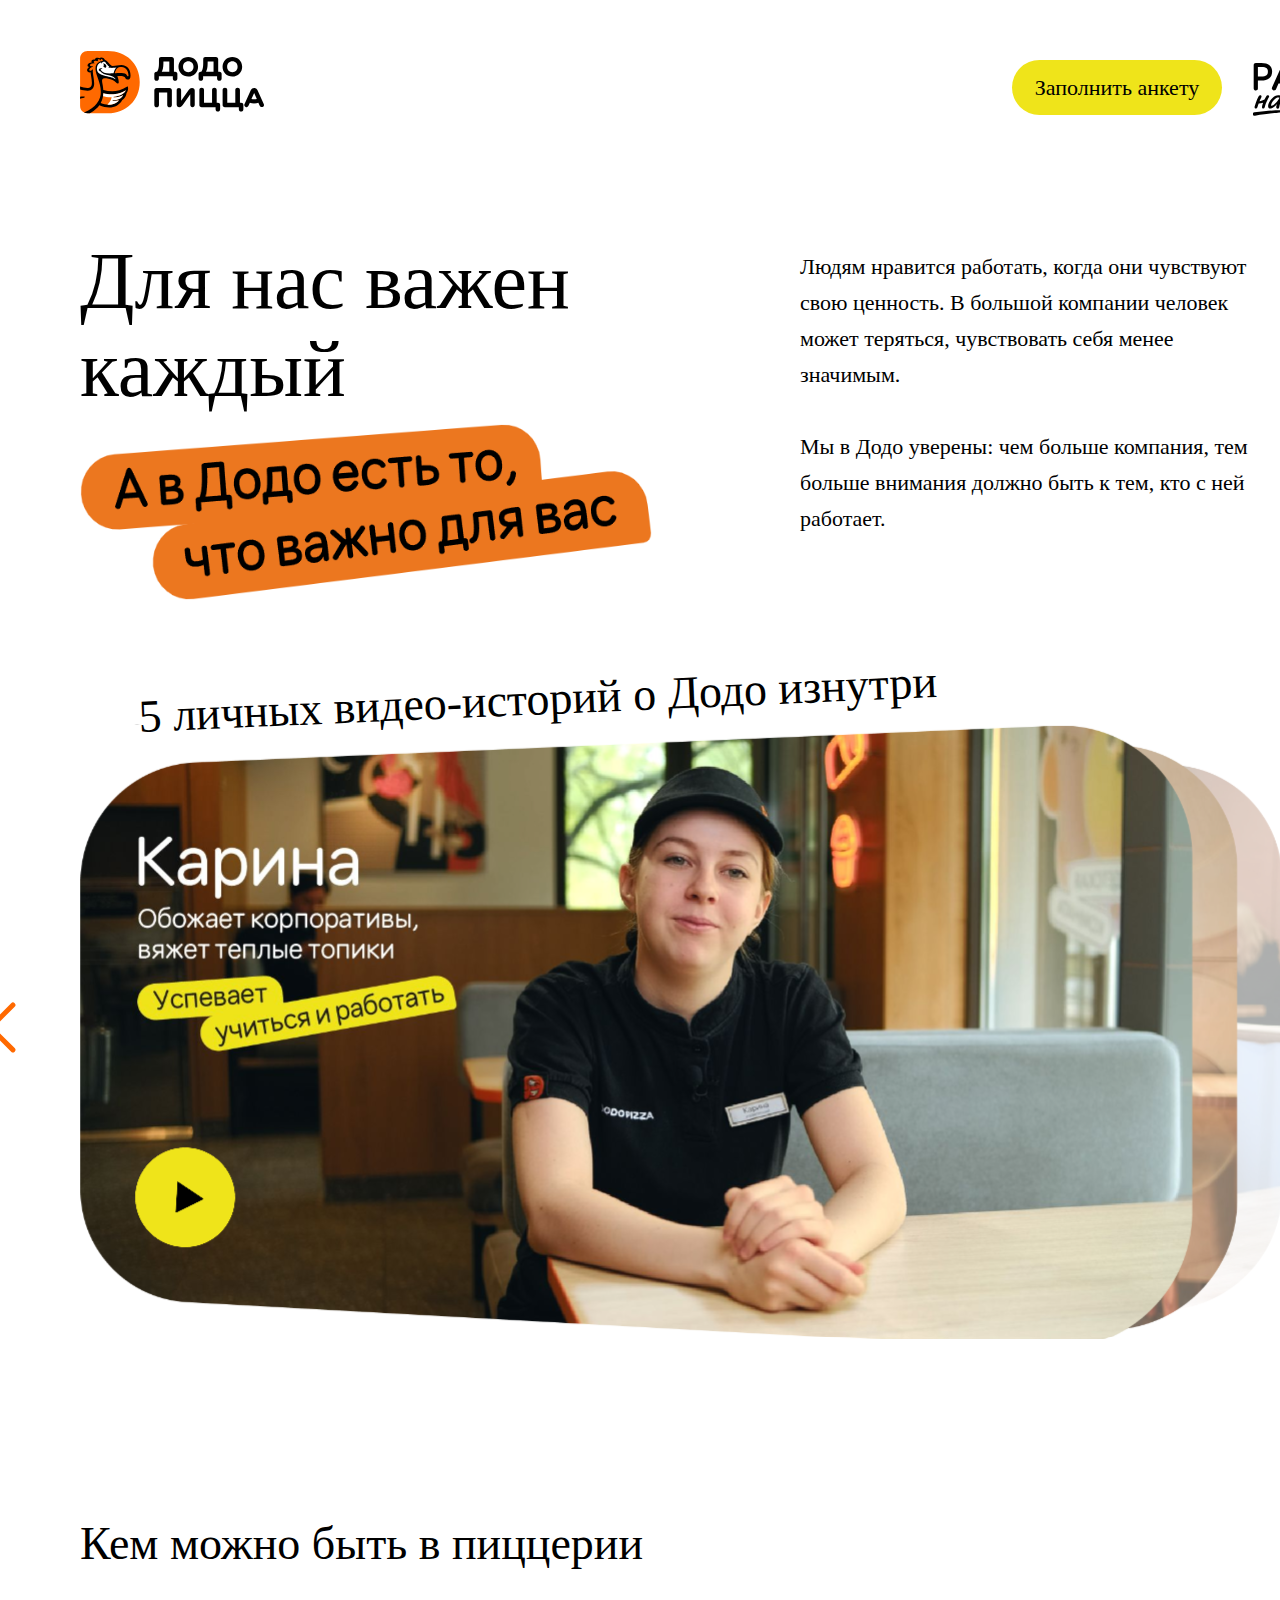
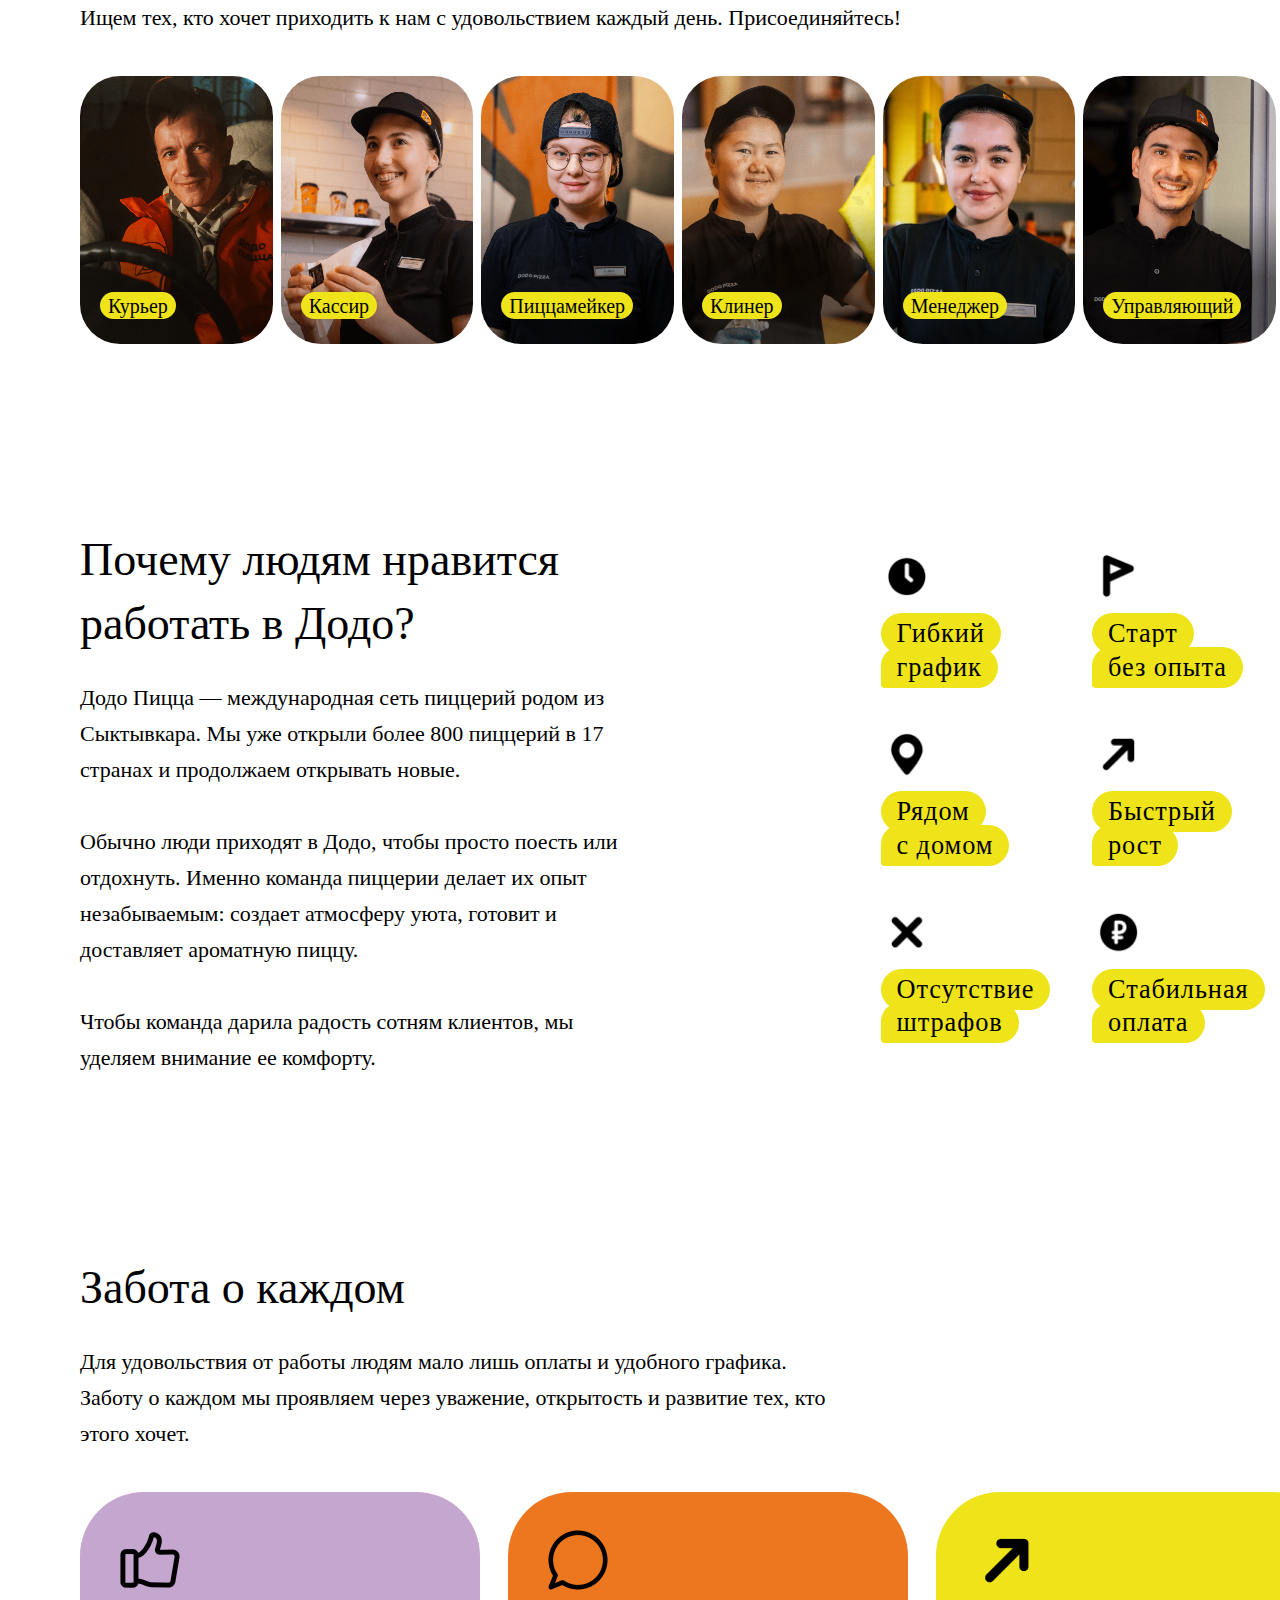
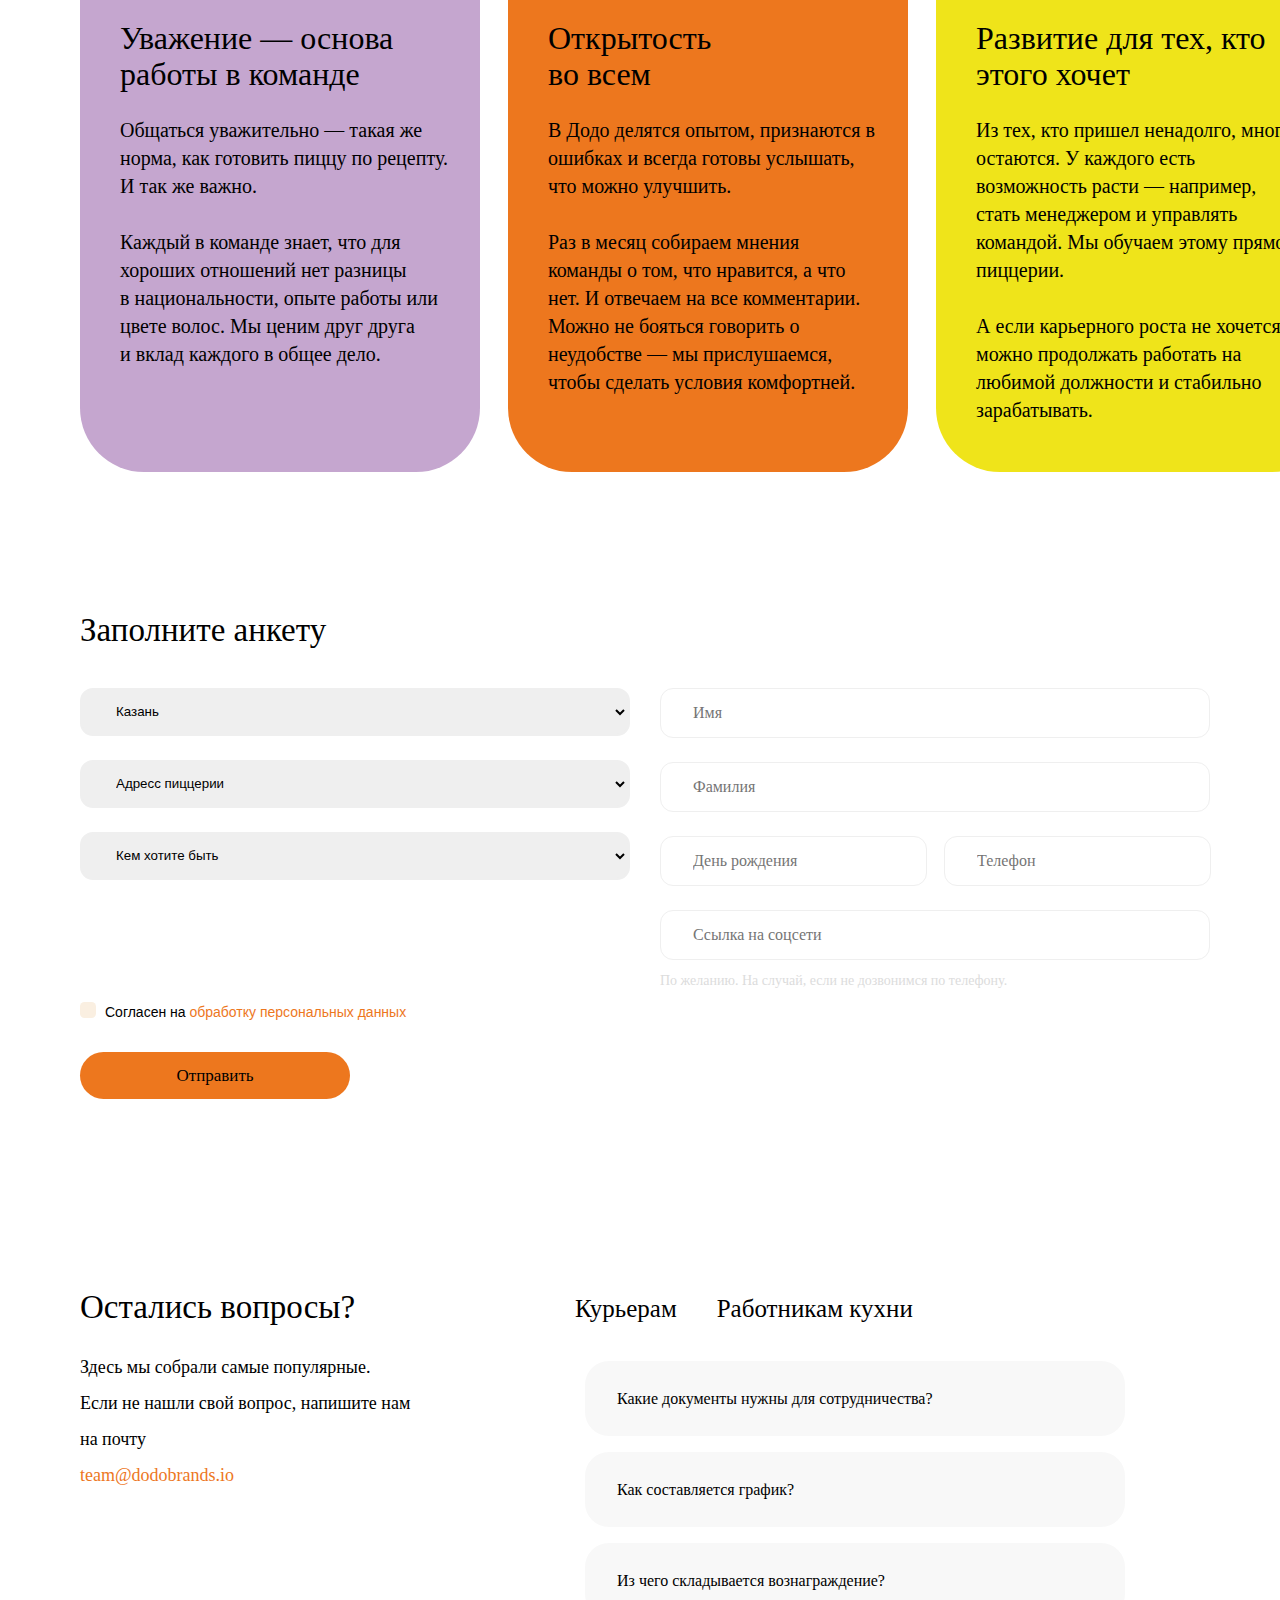
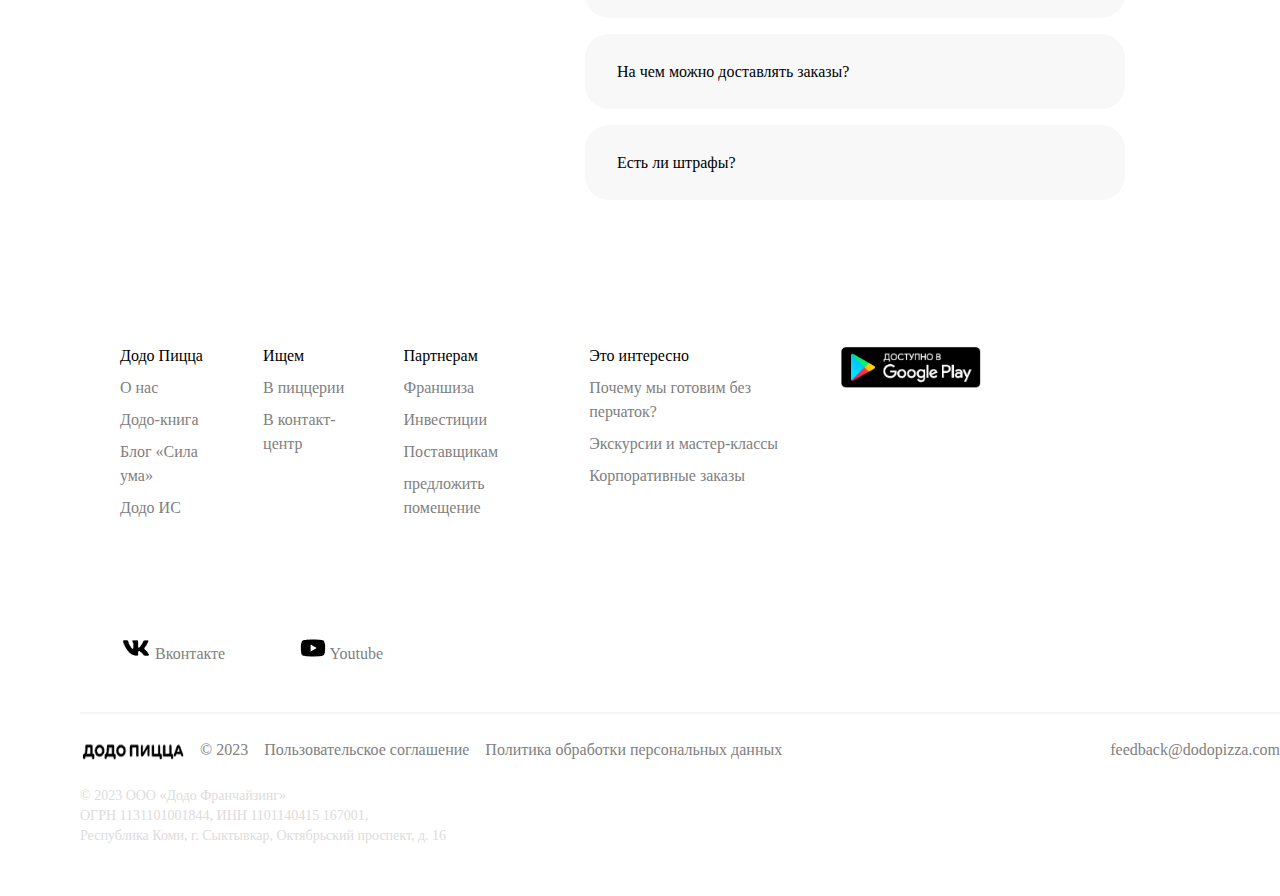
==== commit ad8848b9: "Add files via upload" ====
--- a/MyHTTPService_5/static/index.html
+++ b/MyHTTPService_5/static/index.html
@@ -1,3 +1,4 @@
+
 <!DOCTYPE html>
 <html>
 
@@ -8,693 +9,7 @@
     <meta data-n-head="ssr" name="viewport" content="width=device-width, initial-scale=1">
     <link href="https://db.onlinewebfonts.com/c/042f08aaf8a34dc8799a18600c3b08fb?family=Dodo+Rounded+Bold"
         rel="stylesheet">
-
-    <style>
-
-        * {
-            box-sizing: border-box;
-            padding: 0;
-            margin: 0;
-            font-weight: 200;
-        }
-
-        @font-face {
-            font-family: "Dodo Rounded Bold";
-            src: url("https://db.onlinewebfonts.com/t/042f08aaf8a34dc8799a18600c3b08fb.eot");
-            src: url("https://db.onlinewebfonts.com/t/042f08aaf8a34dc8799a18600c3b08fb.eot?#iefix")format("embedded-opentype"),
-                url("https://db.onlinewebfonts.com/t/042f08aaf8a34dc8799a18600c3b08fb.woff2")format("woff2"),
-                url("https://db.onlinewebfonts.com/t/042f08aaf8a34dc8799a18600c3b08fb.woff")format("woff"),
-                url("https://db.onlinewebfonts.com/t/042f08aaf8a34dc8799a18600c3b08fb.ttf")format("truetype"),
-                url("https://db.onlinewebfonts.com/t/042f08aaf8a34dc8799a18600c3b08fb.svg#Dodo Rounded Bold")format("svg");
-        }
-        html {
-            box-sizing: border-box;
-        }
-        body {
-            font-family: 'Dodo Rounded Bold';
-            font-size: 22px;
-            line-height: 36px;
-            color: #000;
-        }
-
-        .container {
-            max-width: 1360px;
-            width: 100%;
-            padding: 50px 0;
-            padding-left: 80px;
-            margin: 0 auto;
-            height: auto;
-        }
-
-        .header-container {
-            display: flex;
-
-        }
-
-        #team {
-            width: 2300px;
-            height: 64px;
-        }
-
-        .header-right-button {
-            align-items: center;
-            padding-left: 748px;
-            padding-top: 10px;
-
-        }
-
-        .header-button {
-            background-color: #efe41a;
-            font-size: 22px;
-            line-height: 36px;
-            font-weight: 500;
-            border-radius: 64px;
-            font-family: "Dodo Rounded Bold";
-            border-color: transparent;
-            width: 210px;
-            height: 55px;
-            cursor: pointer;
-        }
-
-        .header-right-work {
-            margin-top: -53px;
-            margin-left: -90px;
-        }
-
-        .heroes {
-            display: flex;
-        }
-
-        .heroes-left {
-            display: flex;
-            flex-direction: column;
-            width: 640px;
-        }
-
-        .heroes-title {
-            margin-bottom: 10.6px;
-            font-size: 80px;
-            line-height: 88px;
-        }
-
-        .heroes-description {
-            margin-top: 12px;
-            margin-left: 80px;
-            position: relative;
-            max-width: 476px;
-        }
-
-        .heroes-image {
-            width: 572px;
-            height: 176px;
-            position: relative;
-        }
-
-        .footer-top {
-            margin-bottom: 64px;
-            display: flex;
-            justify-content: space-between;
-        }
-
-        .footer-item {
-            margin-bottom: 8px;
-            font-size: 16px;
-            line-height: 24px;
-            font-weight: lighter;
-        }
-
-        .footer-item a {
-            color: gray;
-            text-decoration: none
-        }
-
-        .footer-apps {
-            padding-right: 100px;
-            display: flex;
-        }
-
-        .footer-item-app {
-            margin-right: 10px;
-        }
-
-        li,
-        ul {
-            list-style: none;
-        }
-
-        .footer-middle {
-            display: flex;
-            padding-bottom: 24px;
-            align-items: center;
-        }
-
-        .list-social-item {
-            margin-right: 32px;
-            font-weight: 400;
-            font-size: 16px;
-            line-height: 24px;
-        }
-
-        .social-text {
-            color: grey;
-        }
-
-        .social-icon {
-            max-width: 100%;
-        }
-
-        .footer-bottom {
-            padding-top: 24px;
-            display: flex;
-            align-items: center;
-        }
-
-        .copyright {
-            display: flex;
-            align-items: center;
-        }
-
-        .copyright-image {
-            margin-right: 16px;
-            width: 104px;
-            height: 22px;
-        }
-
-        .copyright-text {
-            font-size: 16px;
-            line-height: 24px;
-            font-weight: 400;
-            color: grey;
-        }
-
-        .footer-client-links {
-            display: flex;
-            align-items: center;
-        }
-
-        .first {
-            margin-left: 16px;
-            margin-right: 16px;
-        }
-
-        .footer-link {
-            font-weight: 400;
-            font-size: 16px;
-            line-height: 24px;
-            color: grey;
-            text-decoration: none;
-        }
-
-        .footer-feedback {
-            display: inline-flex;
-            margin-left: auto;
-            font-size: 16px;
-            line-height: 24px;
-            font-weight: 400;
-            color: grey;
-            text-decoration: none;
-        }
-
-        .footer-adress {
-            padding-top: 24px;
-            font-size: 14px;
-            line-height: 20px;
-            font-weight: 400;
-            color: #DCDCDC;
-        }
-
-        .position-title {
-            margin-bottom: 24px;
-            font-size: 46px;
-            line-height: 64px;
-            font-weight: 500;
-        }
-
-        .position-description {
-            margin-bottom: 36px;
-        }
-
-        .vacancies {
-            display: flex;
-            margin-left: -4px;
-        }
-        .card-image{
-            position: absolute;
-            top: 0;
-            left: 0;
-            width: 100%;
-            height: 100%;
-        }
-
-        .vacancy-card {
-            position: relative;
-            display: flex;
-            align-items: flex-end;
-            width: 214px;
-            height: 276px;
-            background-size: cover;
-            background-repeat: no-repeat;
-            background-position: 50%;
-            cursor: pointer;
-            border: 4px solid #fff;
-            border-radius: 44px;
-            overflow: hidden;
-        }
-
-        .card-info {
-            padding: 27px 20px 20px;
-            border-bottom-left-radius: 45px;
-            border-bottom-right-radius: 45px;
-            overflow: hidden;
-            position: relative;
-            z-index: 20;
-        }
-
-        .role {
-            top: 80%;
-            position: relative;
-            z-index: 20;
-            display: inline-block;
-            padding: 3.5px 8px;
-            font-size: 20px;
-            line-height: 100%;
-            font-weight: 500;
-            background-color: #efe41a;
-            border-radius: 20px;
-        }
-
-        .advantages {
-            padding: 80px 0;
-        }
-
-        .container-advantages {
-            display: flex;
-            justify-content: space-between;
-            align-items: flex-start;
-        }
-
-        .advantages-description {
-            max-width: 730px;
-            margin-right: 200px;
-        }
-
-        .advantages-title {
-            font-size: 46px;
-            line-height: 64px;
-            font-weight: 500;
-            margin-bottom: 24px;
-            max-width: 650px;
-        }
-
-        .advantages-logos {
-            width: 100%;
-        }
-
-        .advantages-list {
-            display: grid;
-            grid-template-columns: repeat(2, 1fr);
-            grid-gap: 40px 23.5px;
-            max-width: max-content;
-        }
-
-        .advantages-items {
-            line-height: 1;
-            width: 188px;
-        }
-
-        .item-icon {
-            margin-bottom: 7.53px;
-        }
-
-        .item-text {
-            display: flex;
-            flex-direction: column;
-            align-items: flex-start;
-            font-size: 26.3547px;
-            line-height: 36.03px;
-            font-weight: 500;
-            letter-spacing: .035em;
-        }
-
-        .phrase {
-            padding: 2.76496px 16.0011px 1.94124px;
-            background-color: #efe41a;
-            border-radius: 20.7073px;
-        }
-
-        .second-phrase {
-            margin-top: -7px;
-            border-radius: 18.8248px 20.7073px 20.7073px 3.76496px;
-        }
-
-        .care-description {
-            margin-bottom: 40px;
-            max-width: 759px;
-        }
-
-        .care {
-            padding-bottom: 30px;
-        }
-
-        .care-advantages {
-            display: flex;
-        }
-
-        .first-slide {
-            background-color: #C5A6CF;
-        }
-
-        .support-slide {
-            margin-right: 28px;
-            padding: 32px 40px 48px;
-            max-width: 400px;
-            border-radius: 64px;
-            min-height: 500px;
-        }
-
-        .support-card-icon {
-            margin-left: -6px;
-            margin-bottom: 24px;
-            width: 72px;
-            height: 72px;
-        }
-
-        .card-title {
-            margin-bottom: 24px;
-            font-size: 32px;
-            line-height: 36px;
-            font-weight: 500;
-        }
-
-        .card-description {
-            font-size: 20px;
-            line-height: 28px;
-            font-weight: 400;
-            width: 328px;
-            ;
-        }
-
-        .second-slide {
-            background-color: #ED771E;
-        }
-
-        .last-slide {
-            background-color: #EFE41A;
-        }
-
-        .forms {
-            padding: 10px 0;
-        }
-
-        .form-title {
-            margin-bottom: 40px;
-        }
-
-        .form-inners {
-            width: 100%;
-            display: flex;
-        }
-
-        .form-left {
-            width: 100%;
-            max-width: 490px;
-        }
-
-        .form-right {
-            margin-left: 90px;
-        }
-
-        .form {
-            margin-bottom: 24px;
-            display: flex;
-        }
-
-        .selection {
-            padding-left: 30px;
-            border: 2px solid #efefef;
-            border-radius: 13px;
-            transition: opacity .2s ease-in-out;
-            outline: none;
-            width: 550px;
-            height: 48px;
-        }
-
-        input {
-            font-family: "Dodo Rounded Bold";
-            font-size: 16px;
-        }
-
-        .form-input {
-            padding-left: 32px;
-            height: 50px;
-            width: 550px;
-
-            border: 1px solid #efefef;
-            border-radius: 13px;
-        }
-
-        .birthdate {
-            width: 267px;
-            margin-right: 17px;
-        }
-
-        .telephone {
-            width: 267px;
-        }
-
-        .form-info {
-            font-size: 14px;
-            color: #DCDCDC;
-        }
-
-        .data-checkbox {
-            display: flex;
-            align-items: flex-start;
-            font-family: "Dodo Rounded v2", sans-serif;
-            font-weight: 400;
-            font-size: 18px;
-            line-height: 20px;
-        }
-
-        .checkbox-info {
-            margin-top: 3px;
-            font-size: 14px;
-            cursor: pointer;
-        }
-
-        .checkbox-info a {
-            color: #ed771e;
-            text-decoration: none;
-        }
-
-        .checkbox-field {
-            position: absolute;
-            z-index: -1;
-            opacity: 0;
-        }
-
-        .checkbox-field+label {
-            display: inline-flex;
-            align-items: center;
-            user-select: none;
-        }
-
-        .checkbox-field+label::before {
-            cursor: pointer;
-            background-color: #faefe1;
-            content: '';
-            display: inline-block;
-            width: 16px;
-            height: 16px;
-            flex-shrink: 0;
-            flex-grow: 0;
-            border: transparent;
-            border-radius: 0.25em;
-            margin-right: 0.5em;
-            background-repeat: no-repeat;
-            background-position: center center;
-            background-size: 50% 50%;
-        }
-
-        .checkbox-field:checked+label::before {
-            border-color: transparent;
-            box-shadow: 0 4px 8px rgba(44, 39, 56, .04);
-            background-color: #faefe1;
-            background-image: url([data-uri]);
-            background-repeat: no-repeat;
-            background-position: 50%;
-            background-size: 80%;
-        }
-
-        .form-button {
-            margin-top: 30px;
-            padding: 10px 17px;
-            min-width: 270px;
-            border-radius: 64px;
-            border-color: transparent;
-            font-size: 17px;
-            line-height: 27px;
-            font-weight: 530;
-            color: #000;
-            background-color: #ed771e;
-        }
-
-        .form-button:focus,
-        .form-button:hover {
-            background-color: #efe41a;
-        }
-
-        .questions {
-            padding-top: 80px;
-            min-height: 609px;
-        }
-
-        .questions-container {
-            display: flex;
-        }
-
-        .questions-left {
-            width: 100%;
-            max-width: 450px;
-            margin-right: 15px;
-        }
-
-        .title {
-            display: block;
-            margin-bottom: 24px;
-        }
-
-        .questions-description {
-            font-size: 18px;
-            max-width: 580px;
-            font-weight: 400;
-            font-weight: lighter;
-        }
-
-        a {
-            color: #ed771e;
-            text-decoration: none;
-        }
-
-        .questions-right {
-            box-sizing: border-box;
-            width: 100%;
-            max-width: 580px;
-        }
-
-        .questions-buttons {
-            margin-left: 30px;
-            margin-bottom: 32px;
-            display: flex;
-            align-items: center;
-        }
-
-        .questions-button {
-            font-weight: 300;
-            font-size: 25px;
-            line-height: 40px;
-            margin-right: 40px;
-        }
-
-        button {
-            padding: 0;
-            margin: 0;
-            background-color: transparent;
-            cursor: pointer;
-            border: none;
-            outline: none;
-            text-transform: none;
-            font-family: inherit;
-        }
-
-        ul {
-            display: block;
-            list-style-type: disc;
-            margin-block-start: 1em;
-            margin-block-end: 1em;
-            margin-inline-start: 0px;
-            margin-inline-end: 0px;
-            padding-inline-start: 40px;
-        }
-
-        .questions-item {
-            margin-bottom: 16px;
-        }
-
-        .accordeon-button {
-            outline: none;
-            border: none;
-            padding: 20px 32px;
-            background-color: #f8f8f8;
-            width: 100%;
-            border-radius: 24px;
-            text-align: left;
-            cursor: pointer;
-            height: 75px;
-        }
-
-        .accordeon-inner {
-            font-size: 16px;
-            display: flex;
-            align-items: center;
-            justify-content: space-between;
-            width: 100%;
-            min-height: 36px;
-            text-align: left;
-            color: #000;
-            cursor: pointer;
-        }
-        .heroes-bottom{
-            padding-top: 10px;
-        }
-        .hero-title{
-            position: relative;
-            display: block;
-            margin-bottom: -17.5px;
-            margin-left: 58px;
-            font-size: 46px;
-            color: #000;
-            font-style: normal;
-            font-weight: 500;
-            line-height: 64px;
-            transform: rotate(-2.5deg);
-            z-index: 5;
-        }
-        .heroes-slides{
-            width: 100%; 
-            height: 688px;
-            margin-top: 17.5px;
-        }
-        .heroes-buttons{
-            display: flex;
-            justify-content: space-between;
-            position: relative;
-            left: 90px;
-            transform: translateY(-50%);
-            margin: 0 auto;
-            pointer-events: none;
-        }
-        .arrow-button{
-            top: -350%;
-            left: -100px;
-            display: flex;
-            position: absolute;
-            justify-content: center;
-            align-items: center;
-            height: 128px;
-            width: 64px;
-            pointer-events: all;
-        }
-        .arrow-button svg{
-            height: 54.86px;
-            width: 27.43px;
-        }
-        .arrow-button-second{
-            position: absolute;
-            left: 1270px;
-            transform: rotate(180deg);
-        }
-    </style>
+    <link rel="stylesheet" href="./styles/styles.css">
 </head>
 
 
@@ -802,7 +117,7 @@
                 <div class="heroes-left">
                     <h1 class="heroes-title">Для нас важен каждый</h1>
 
-                    <img src="Снимок экрана 2023-09-06 134349.png" alt="heroes image" class="heroes-image">
+                    <img src="./images/Снимок экрана 2023-09-06 134349.png" alt="heroes image" class="heroes-image">
                 </div>
 
                 <p class="heroes-description">
@@ -819,7 +134,7 @@
         <div class="heroes-bottom container">
             <h2 class="hero-title">5 личных видео-историй о Додо изнутри </h2>
             <div class="heroes-slides">
-                <img src="Снимок экрана 2023-09-13 221801.png" alt="slides" class="heroes-slide-image">
+                <img src="./images/Снимок экрана 2023-09-13 221801.png" alt="slides" class="heroes-slide-image">
             </div>
             <div class="heroes-buttons">
                 <div class="arrow-button">
@@ -844,38 +159,38 @@
 
             <div class="vacancies">
                 <div class="vacancy-card courier">
-                    <img src="pos1_805a0ff652.png" alt="courier" class="card-image">
+                    <img src="./images/pos1_805a0ff652.png" alt="courier" class="card-image">
                     <div class="card-info">
                         <h3 class="role">Курьер</h3>
                     </div>
                     
                 </div>
                 <div class="vacancy-card cashier">
-                    <img src="pos3_dac3f8e2ff.png" alt="cashier" class="card-image">
+                    <img src="./images/pos3_dac3f8e2ff.png" alt="cashier" class="card-image">
                     <div class="card-info">
                         <h3 class="role">Кассир</h3>
                     </div>
                 </div>
                 <div class="vacancy-card pizzamaker">
-                    <img src="pos4_305a98c676.png" alt="pizzamaker" class="card-image">
+                    <img src="./images/pos4_305a98c676.png" alt="pizzamaker" class="card-image">
                     <div class="card-info">
                         <h3 class="role">Пиццамейкер</h3>
                     </div>
                 </div>
                 <div class="vacancy-card cliner">
-                    <img src="pos2_5fa68f4d3e.png" alt="cliner" class="card-image">
+                    <img src="./images/pos2_5fa68f4d3e.png" alt="cliner" class="card-image">
                     <div class="card-info">
                         <h3 class="role">Клинер</h3>
                     </div>
                 </div>
                 <div class="vacancy-card manager">
-                    <img src="story_1_94b46de958.jpg" alt="manager" class="card-image">
+                    <img src="./images/story_1_94b46de958.jpg" alt="manager" class="card-image">
                     <div class="card-info">
                         <h3 class="role">Менеджер</h3>
                     </div>
                 </div>
                 <div class="vacancy-card chief">
-                    <img src="pos6_f9e0aff104.png" alt="chief" class="card-image">
+                    <img src="./images/pos6_f9e0aff104.png" alt="chief" class="card-image">
                     <div class="card-info">
                         <h3 class="role">Управляющий</h3>
                     </div>
@@ -904,7 +219,7 @@
                     <ul class="advantages-list">
                         <li class="advantages-items">
                             <div class="item-icon">
-                                <img src="like1_f2e04214ac.png" alt="icon" width="52" height="52">
+                                <img src="./images/like1_f2e04214ac.png" alt="icon" width="52" height="52">
                             </div>
                             <div class="item-text">
                                 <span class="phrase first-phrase">Гибкий</span>
@@ -914,7 +229,7 @@
 
                         <li class="advantages-items">
                             <div class="item-icon">
-                                <img src="like2_f8932643ba.png" alt="icon" width="52" height="52">
+                                <img src="./images/like2_f8932643ba.png" alt="icon" width="52" height="52">
                             </div>
                             <div class="item-text">
                                 <span class="phrase first-phrase">Старт</span>
@@ -924,7 +239,7 @@
 
                         <li class="advantages-items">
                             <div class="item-icon">
-                                <img src="like3_3aff907dbf.png" alt="icon" width="52" height="52">
+                                <img src="./images/like3_3aff907dbf.png" alt="icon" width="52" height="52">
                             </div>
                             <div class="item-text">
                                 <span class="phrase first-phrase">Рядом</span>
@@ -934,7 +249,7 @@
 
                         <li class="advantages-items">
                             <div class="item-icon">
-                                <img src="like4_119128e92f.png" alt="icon" width="52" height="52">
+                                <img src="./images/like4_119128e92f.png" alt="icon" width="52" height="52">
                             </div>
                             <div class="item-text">
                                 <span class="phrase first-phrase">Быстрый</span>
@@ -943,7 +258,7 @@
                         </li>
                         <li class="advantages-items">
                             <div class="item-icon">
-                                <img src="like5_b734e34ece.png" alt="icon" width="52" height="52">
+                                <img src="./images/like5_b734e34ece.png" alt="icon" width="52" height="52">
                             </div>
                             <div class="item-text">
                                 <span class="phrase first-phrase">Отсутствие</span>
@@ -952,7 +267,7 @@
                         </li>
                         <li class="advantages-items">
                             <div class="item-icon">
-                                <img src="like6_762bbc69bd.png" alt="icon" width="52" height="52">
+                                <img src="./images/like6_762bbc69bd.png" alt="icon" width="52" height="52">
                             </div>
                             <div class="item-text">
                                 <span class="phrase first-phrase">Стабильная</span>
@@ -977,7 +292,7 @@
                     <div class="support-slide first-slide">
                         <p class="support-card">
                         <div class="support-card-icon">
-                            <img src="thumb_up_2x_9db44b36eb.png" alt="icon" width="72" height="72">
+                            <img src="./images/thumb_up_2x_9db44b36eb.png" alt="icon" width="72" height="72">
                         </div>
                         <h3 class="card-title">Уважение — основа работы в команде</h3>
                         <p class="card-description">
@@ -995,7 +310,7 @@
                     <div class="support-slide second-slide">
                         <p class="support-card">
                         <div class="support-card-icon">
-                            <img src="message_2x_a19d7f1375.png" alt="icon" width="72" height="72">
+                            <img src="./images/message_2x_a19d7f1375.png" alt="icon" width="72" height="72">
                         </div>
                         <h3 class="card-title">
                             Открытость
@@ -1018,7 +333,7 @@
                     <div class="support-slide last-slide">
                         <p class="support-card">
                         <div class="support-card-icon">
-                            <img src="like4_119128e92f.png" alt="icon" width="72" height="72">
+                            <img src="./images/like4_119128e92f.png" alt="icon" width="72" height="72">
                         </div>
                         <h3 class="card-title"> Развитие для тех, кто этого хочет </h3>
                         <p class="card-description">
@@ -1123,8 +438,9 @@
                             </span>
                         </label>
                     </div>
-                    <button type="submit" class="form-button">Отправить</button>
-
+                    <form action="" method="POST">
+                        <button name="dodo-email" type="submit" class="form-button">Отправить</button>                        
+                    </form>
                 </form>
             </div>
         </section>
@@ -1338,7 +654,7 @@
                         <li class="footer-item-app">
                             <a
                                 href="https://app.appsflyer.com/ru.dodopizza.app?af_ad=icon&pid=dodopizza.site&af_click_lookback=7d&c=web">
-                                <img width="142" height="45" src="Снимок экрана 2023-09-07 182626.png"
+                                <img width="142" height="45" src="./images/Снимок экрана 2023-09-07 182626.png"
                                     alt="Приложение Додо">
                             </a>
                         </li>
@@ -1348,7 +664,7 @@
                         <li class="footer-item-app">
                             <a href="https://app.appsflyer.com/id894649641?af_ad=icon&amp;pid=dodopizza.site&amp;af_click_lookback=7d&amp;c=web"
                                 target="_blank" rel="noopener noreferrer" data-v-16e83782="">
-                                <img width="139" height="45" src="Снимок экрана 2023-09-07 183202.png"
+                                <img width="139" height="45" src="./images/Снимок экрана 2023-09-07 183202.png"
                                     alt="Приложение Додо" loading="lazy" data-v-16e83782="">
                             </a>
                         </li>
@@ -1360,7 +676,7 @@
                 <ul class="footer-list-social">
                     <li class="list-social-item">
                         <a href="https://vk.com/dodo" target="_blank" style="text-decoration: none;">
-                            <img src="Снимок экрана 2023-09-07 194952.png" alt="Dodo vk" class="social-icon">
+                            <img src="./images/Снимок экрана 2023-09-07 194952.png" alt="Dodo vk" class="social-icon">
                             <span class="social-text">Вконтакте</span>
                         </a>
                     </li>
@@ -1368,7 +684,7 @@
                 <ul class="footer-list-social">
                     <li class="list-social-item">
                         <a href="https://www.youtube.com/dodomovie" target="_blank" style="text-decoration: none;">
-                            <img src="Снимок экрана 2023-09-07 195351.png" alt="Dodo youtube" class="social-icon">
+                            <img src="./images/Снимок экрана 2023-09-07 195351.png" alt="Dodo youtube" class="social-icon">
                             <span class="social-text">Youtube</span>
                         </a>
                     </li>
@@ -1378,7 +694,7 @@
 
             <div class="footer-bottom">
                 <div class="copyright">
-                    <img src="Снимок экрана 2023-09-09 221908.png" alt="Додо пицца" class="copyright-image">
+                    <img src="./images/Снимок экрана 2023-09-09 221908.png" alt="Додо пицца" class="copyright-image">
                     <span class="copyright-text">© 2023</span>
                 </div>
 
--- a/MyHTTPService_5/static/styles/styles.css
+++ b/MyHTTPService_5/static/styles/styles.css
@@ -0,0 +1,683 @@
+* {
+    box-sizing: border-box;
+    padding: 0;
+    margin: 0;
+    font-weight: 200;
+}
+
+@font-face {
+    font-family: "Dodo Rounded Bold";
+    src: url("https://db.onlinewebfonts.com/t/042f08aaf8a34dc8799a18600c3b08fb.eot");
+    src: url("https://db.onlinewebfonts.com/t/042f08aaf8a34dc8799a18600c3b08fb.eot?#iefix")format("embedded-opentype"),
+        url("https://db.onlinewebfonts.com/t/042f08aaf8a34dc8799a18600c3b08fb.woff2")format("woff2"),
+        url("https://db.onlinewebfonts.com/t/042f08aaf8a34dc8799a18600c3b08fb.woff")format("woff"),
+        url("https://db.onlinewebfonts.com/t/042f08aaf8a34dc8799a18600c3b08fb.ttf")format("truetype"),
+        url("https://db.onlinewebfonts.com/t/042f08aaf8a34dc8799a18600c3b08fb.svg#Dodo Rounded Bold")format("svg");
+}
+html {
+    box-sizing: border-box;
+}
+body {
+    font-family: 'Dodo Rounded Bold';
+    font-size: 22px;
+    line-height: 36px;
+    color: #000;
+}
+
+.container {
+    max-width: 1360px;
+    width: 100%;
+    padding: 50px 0;
+    padding-left: 80px;
+    margin: 0 auto;
+    height: auto;
+}
+
+.header-container {
+    display: flex;
+
+}
+
+#team {
+    width: 2300px;
+    height: 64px;
+}
+
+.header-right-button {
+    align-items: center;
+    padding-left: 748px;
+    padding-top: 10px;
+
+}
+
+.header-button {
+    background-color: #efe41a;
+    font-size: 22px;
+    line-height: 36px;
+    font-weight: 500;
+    border-radius: 64px;
+    font-family: "Dodo Rounded Bold";
+    border-color: transparent;
+    width: 210px;
+    height: 55px;
+    cursor: pointer;
+}
+
+.header-right-work {
+    margin-top: -53px;
+    margin-left: -90px;
+}
+
+.heroes {
+    display: flex;
+}
+
+.heroes-left {
+    display: flex;
+    flex-direction: column;
+    width: 640px;
+}
+
+.heroes-title {
+    margin-bottom: 10.6px;
+    font-size: 80px;
+    line-height: 88px;
+}
+
+.heroes-description {
+    margin-top: 12px;
+    margin-left: 80px;
+    position: relative;
+    max-width: 476px;
+}
+
+.heroes-image {
+    width: 572px;
+    height: 176px;
+    position: relative;
+}
+
+.footer-top {
+    margin-bottom: 64px;
+    display: flex;
+    justify-content: space-between;
+}
+
+.footer-item {
+    margin-bottom: 8px;
+    font-size: 16px;
+    line-height: 24px;
+    font-weight: lighter;
+}
+
+.footer-item a {
+    color: gray;
+    text-decoration: none
+}
+
+.footer-apps {
+    padding-right: 100px;
+    display: flex;
+}
+
+.footer-item-app {
+    margin-right: 10px;
+}
+
+li,
+ul {
+    list-style: none;
+}
+
+.footer-middle {
+    display: flex;
+    padding-bottom: 24px;
+    align-items: center;
+}
+
+.list-social-item {
+    margin-right: 32px;
+    font-weight: 400;
+    font-size: 16px;
+    line-height: 24px;
+}
+
+.social-text {
+    color: grey;
+}
+
+.social-icon {
+    max-width: 100%;
+}
+
+.footer-bottom {
+    padding-top: 24px;
+    display: flex;
+    align-items: center;
+}
+
+.copyright {
+    display: flex;
+    align-items: center;
+}
+
+.copyright-image {
+    margin-right: 16px;
+    width: 104px;
+    height: 22px;
+}
+
+.copyright-text {
+    font-size: 16px;
+    line-height: 24px;
+    font-weight: 400;
+    color: grey;
+}
+
+.footer-client-links {
+    display: flex;
+    align-items: center;
+}
+
+.first {
+    margin-left: 16px;
+    margin-right: 16px;
+}
+
+.footer-link {
+    font-weight: 400;
+    font-size: 16px;
+    line-height: 24px;
+    color: grey;
+    text-decoration: none;
+}
+
+.footer-feedback {
+    display: inline-flex;
+    margin-left: auto;
+    font-size: 16px;
+    line-height: 24px;
+    font-weight: 400;
+    color: grey;
+    text-decoration: none;
+}
+
+.footer-adress {
+    padding-top: 24px;
+    font-size: 14px;
+    line-height: 20px;
+    font-weight: 400;
+    color: #DCDCDC;
+}
+
+.position-title {
+    margin-bottom: 24px;
+    font-size: 46px;
+    line-height: 64px;
+    font-weight: 500;
+}
+
+.position-description {
+    margin-bottom: 36px;
+}
+
+.vacancies {
+    display: flex;
+    margin-left: -4px;
+}
+.card-image{
+    position: absolute;
+    top: 0;
+    left: 0;
+    width: 100%;
+    height: 100%;
+}
+
+.vacancy-card {
+    position: relative;
+    display: flex;
+    align-items: flex-end;
+    width: 214px;
+    height: 276px;
+    background-size: cover;
+    background-repeat: no-repeat;
+    background-position: 50%;
+    cursor: pointer;
+    border: 4px solid #fff;
+    border-radius: 44px;
+    overflow: hidden;
+}
+
+.card-info {
+    padding: 27px 20px 20px;
+    border-bottom-left-radius: 45px;
+    border-bottom-right-radius: 45px;
+    overflow: hidden;
+    position: relative;
+    z-index: 20;
+}
+
+.role {
+    top: 80%;
+    position: relative;
+    z-index: 20;
+    display: inline-block;
+    padding: 3.5px 8px;
+    font-size: 20px;
+    line-height: 100%;
+    font-weight: 500;
+    background-color: #efe41a;
+    border-radius: 20px;
+}
+
+.advantages {
+    padding: 80px 0;
+}
+
+.container-advantages {
+    display: flex;
+    justify-content: space-between;
+    align-items: flex-start;
+}
+
+.advantages-description {
+    max-width: 730px;
+    margin-right: 200px;
+}
+
+.advantages-title {
+    font-size: 46px;
+    line-height: 64px;
+    font-weight: 500;
+    margin-bottom: 24px;
+    max-width: 650px;
+}
+
+.advantages-logos {
+    width: 100%;
+}
+
+.advantages-list {
+    display: grid;
+    grid-template-columns: repeat(2, 1fr);
+    grid-gap: 40px 23.5px;
+    max-width: max-content;
+}
+
+.advantages-items {
+    line-height: 1;
+    width: 188px;
+}
+
+.item-icon {
+    margin-bottom: 7.53px;
+}
+
+.item-text {
+    display: flex;
+    flex-direction: column;
+    align-items: flex-start;
+    font-size: 26.3547px;
+    line-height: 36.03px;
+    font-weight: 500;
+    letter-spacing: .035em;
+}
+
+.phrase {
+    padding: 2.76496px 16.0011px 1.94124px;
+    background-color: #efe41a;
+    border-radius: 20.7073px;
+}
+
+.second-phrase {
+    margin-top: -7px;
+    border-radius: 18.8248px 20.7073px 20.7073px 3.76496px;
+}
+
+.care-description {
+    margin-bottom: 40px;
+    max-width: 759px;
+}
+
+.care {
+    padding-bottom: 30px;
+}
+
+.care-advantages {
+    display: flex;
+}
+
+.first-slide {
+    background-color: #C5A6CF;
+}
+
+.support-slide {
+    margin-right: 28px;
+    padding: 32px 40px 48px;
+    max-width: 400px;
+    border-radius: 64px;
+    min-height: 500px;
+}
+
+.support-card-icon {
+    margin-left: -6px;
+    margin-bottom: 24px;
+    width: 72px;
+    height: 72px;
+}
+
+.card-title {
+    margin-bottom: 24px;
+    font-size: 32px;
+    line-height: 36px;
+    font-weight: 500;
+}
+
+.card-description {
+    font-size: 20px;
+    line-height: 28px;
+    font-weight: 400;
+    width: 328px;
+    ;
+}
+
+.second-slide {
+    background-color: #ED771E;
+}
+
+.last-slide {
+    background-color: #EFE41A;
+}
+
+.forms {
+    padding: 10px 0;
+}
+
+.form-title {
+    margin-bottom: 40px;
+}
+
+.form-inners {
+    width: 100%;
+    display: flex;
+}
+
+.form-left {
+    width: 100%;
+    max-width: 490px;
+}
+
+.form-right {
+    margin-left: 90px;
+}
+
+.form {
+    margin-bottom: 24px;
+    display: flex;
+}
+
+.selection {
+    padding-left: 30px;
+    border: 2px solid #efefef;
+    border-radius: 13px;
+    transition: opacity .2s ease-in-out;
+    outline: none;
+    width: 550px;
+    height: 48px;
+}
+
+input {
+    font-family: "Dodo Rounded Bold";
+    font-size: 16px;
+}
+
+.form-input {
+    padding-left: 32px;
+    height: 50px;
+    width: 550px;
+
+    border: 1px solid #efefef;
+    border-radius: 13px;
+}
+
+.birthdate {
+    width: 267px;
+    margin-right: 17px;
+}
+
+.telephone {
+    width: 267px;
+}
+
+.form-info {
+    font-size: 14px;
+    color: #DCDCDC;
+}
+
+.data-checkbox {
+    display: flex;
+    align-items: flex-start;
+    font-family: "Dodo Rounded v2", sans-serif;
+    font-weight: 400;
+    font-size: 18px;
+    line-height: 20px;
+}
+
+.checkbox-info {
+    margin-top: 3px;
+    font-size: 14px;
+    cursor: pointer;
+}
+
+.checkbox-info a {
+    color: #ed771e;
+    text-decoration: none;
+}
+
+.checkbox-field {
+    position: absolute;
+    z-index: -1;
+    opacity: 0;
+}
+
+.checkbox-field+label {
+    display: inline-flex;
+    align-items: center;
+    user-select: none;
+}
+
+.checkbox-field+label::before {
+    cursor: pointer;
+    background-color: #faefe1;
+    content: '';
+    display: inline-block;
+    width: 16px;
+    height: 16px;
+    flex-shrink: 0;
+    flex-grow: 0;
+    border: transparent;
+    border-radius: 0.25em;
+    margin-right: 0.5em;
+    background-repeat: no-repeat;
+    background-position: center center;
+    background-size: 50% 50%;
+}
+
+.checkbox-field:checked+label::before {
+    border-color: transparent;
+    box-shadow: 0 4px 8px rgba(44, 39, 56, .04);
+    background-color: #faefe1;
+    background-image: url([data-uri]);
+    background-repeat: no-repeat;
+    background-position: 50%;
+    background-size: 80%;
+}
+
+.form-button {
+    margin-top: 30px;
+    padding: 10px 17px;
+    min-width: 270px;
+    border-radius: 64px;
+    border-color: transparent;
+    font-size: 17px;
+    line-height: 27px;
+    font-weight: 530;
+    color: #000;
+    background-color: #ed771e;
+}
+
+.form-button:focus,
+.form-button:hover {
+    background-color: #efe41a;
+}
+
+.questions {
+    padding-top: 80px;
+    min-height: 609px;
+}
+
+.questions-container {
+    display: flex;
+}
+
+.questions-left {
+    width: 100%;
+    max-width: 450px;
+    margin-right: 15px;
+}
+
+.title {
+    display: block;
+    margin-bottom: 24px;
+}
+
+.questions-description {
+    font-size: 18px;
+    max-width: 580px;
+    font-weight: 400;
+    font-weight: lighter;
+}
+
+a {
+    color: #ed771e;
+    text-decoration: none;
+}
+
+.questions-right {
+    box-sizing: border-box;
+    width: 100%;
+    max-width: 580px;
+}
+
+.questions-buttons {
+    margin-left: 30px;
+    margin-bottom: 32px;
+    display: flex;
+    align-items: center;
+}
+
+.questions-button {
+    font-weight: 300;
+    font-size: 25px;
+    line-height: 40px;
+    margin-right: 40px;
+}
+
+button {
+    padding: 0;
+    margin: 0;
+    background-color: transparent;
+    cursor: pointer;
+    border: none;
+    outline: none;
+    text-transform: none;
+    font-family: inherit;
+}
+
+ul {
+    display: block;
+    list-style-type: disc;
+    margin-block-start: 1em;
+    margin-block-end: 1em;
+    margin-inline-start: 0px;
+    margin-inline-end: 0px;
+    padding-inline-start: 40px;
+}
+
+.questions-item {
+    margin-bottom: 16px;
+}
+
+.accordeon-button {
+    outline: none;
+    border: none;
+    padding: 20px 32px;
+    background-color: #f8f8f8;
+    width: 100%;
+    border-radius: 24px;
+    text-align: left;
+    cursor: pointer;
+    height: 75px;
+}
+
+.accordeon-inner {
+    font-size: 16px;
+    display: flex;
+    align-items: center;
+    justify-content: space-between;
+    width: 100%;
+    min-height: 36px;
+    text-align: left;
+    color: #000;
+    cursor: pointer;
+}
+.heroes-bottom{
+    padding-top: 10px;
+}
+.hero-title{
+    position: relative;
+    display: block;
+    margin-bottom: -17.5px;
+    margin-left: 58px;
+    font-size: 46px;
+    color: #000;
+    font-style: normal;
+    font-weight: 500;
+    line-height: 64px;
+    transform: rotate(-2.5deg);
+    z-index: 5;
+}
+.heroes-slides{
+    width: 100%; 
+    height: 688px;
+    margin-top: 17.5px;
+}
+.heroes-buttons{
+    display: flex;
+    justify-content: space-between;
+    position: relative;
+    left: 90px;
+    transform: translateY(-50%);
+    margin: 0 auto;
+    pointer-events: none;
+}
+.arrow-button{
+    top: -350%;
+    left: -100px;
+    display: flex;
+    position: absolute;
+    justify-content: center;
+    align-items: center;
+    height: 128px;
+    width: 64px;
+    pointer-events: all;
+}
+.arrow-button svg{
+    height: 54.86px;
+    width: 27.43px;
+}
+.arrow-button-second{
+    position: absolute;
+    left: 1270px;
+    transform: rotate(180deg);
+}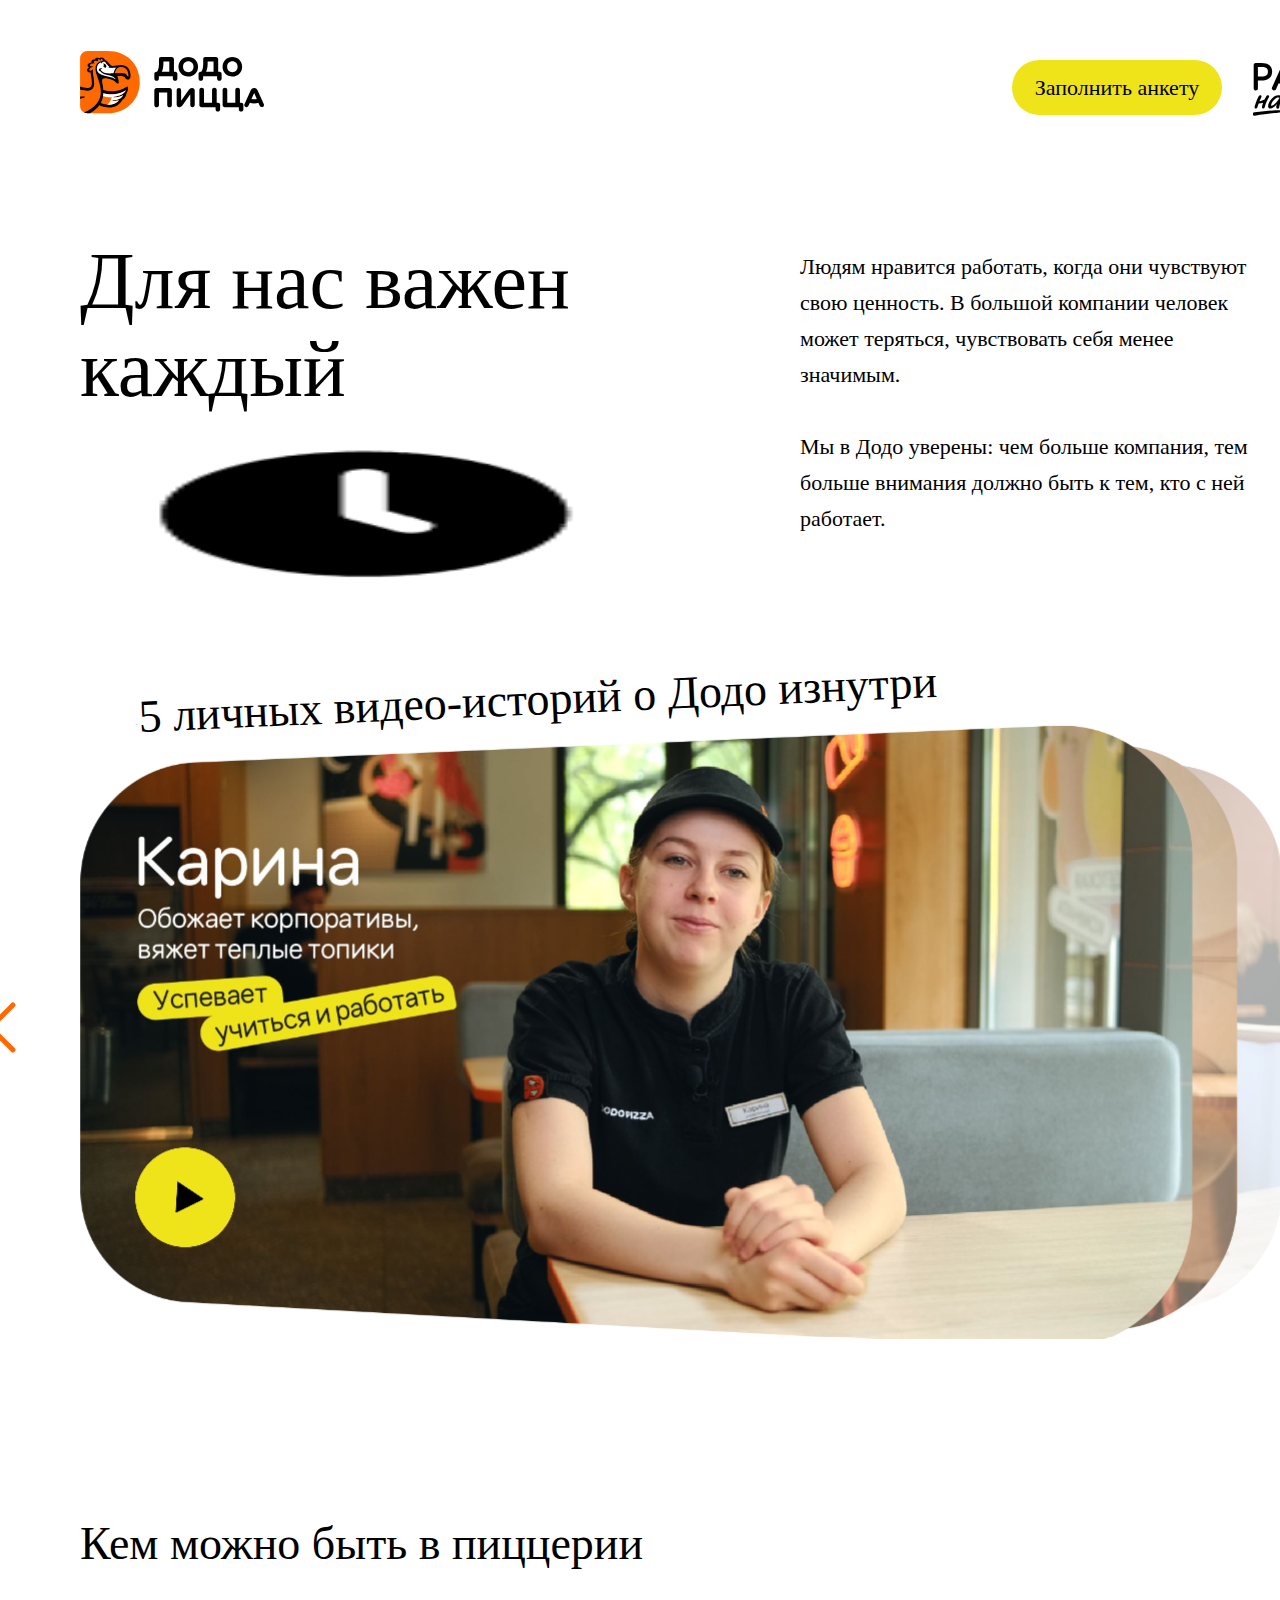
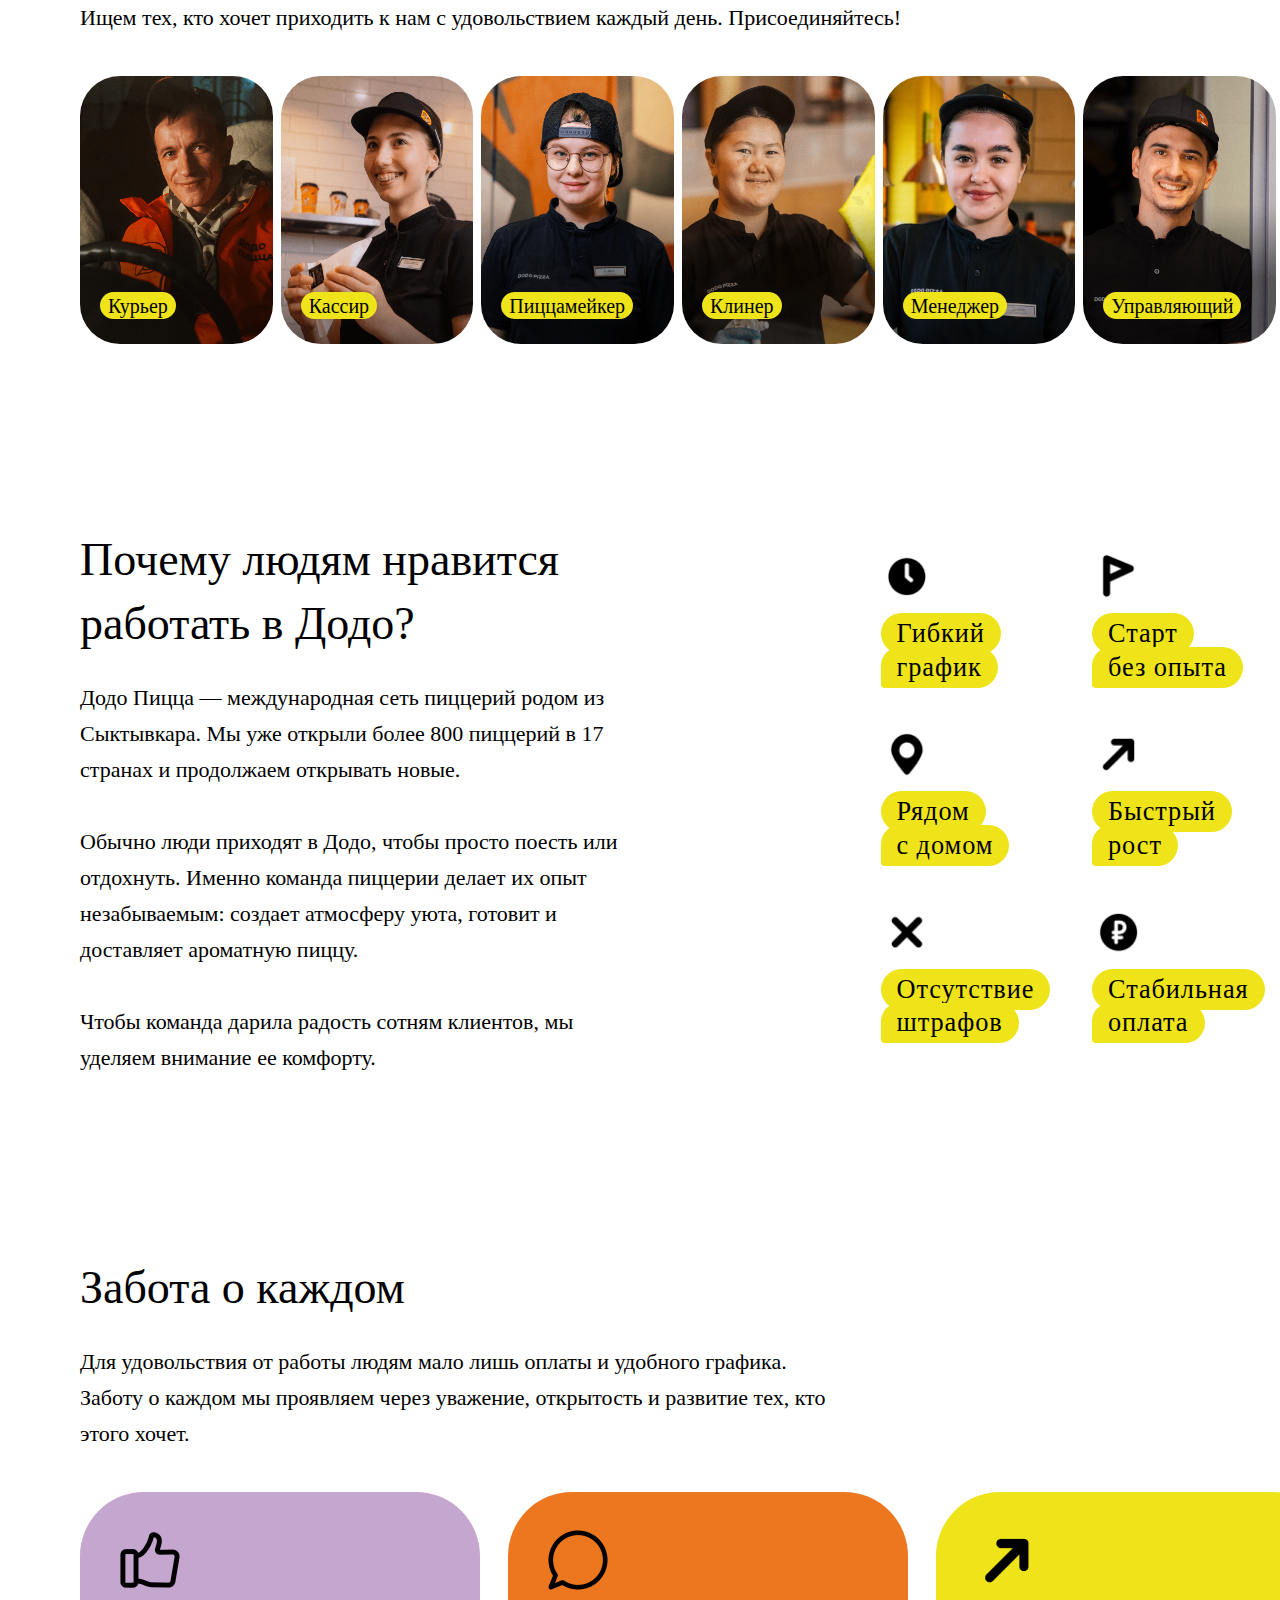
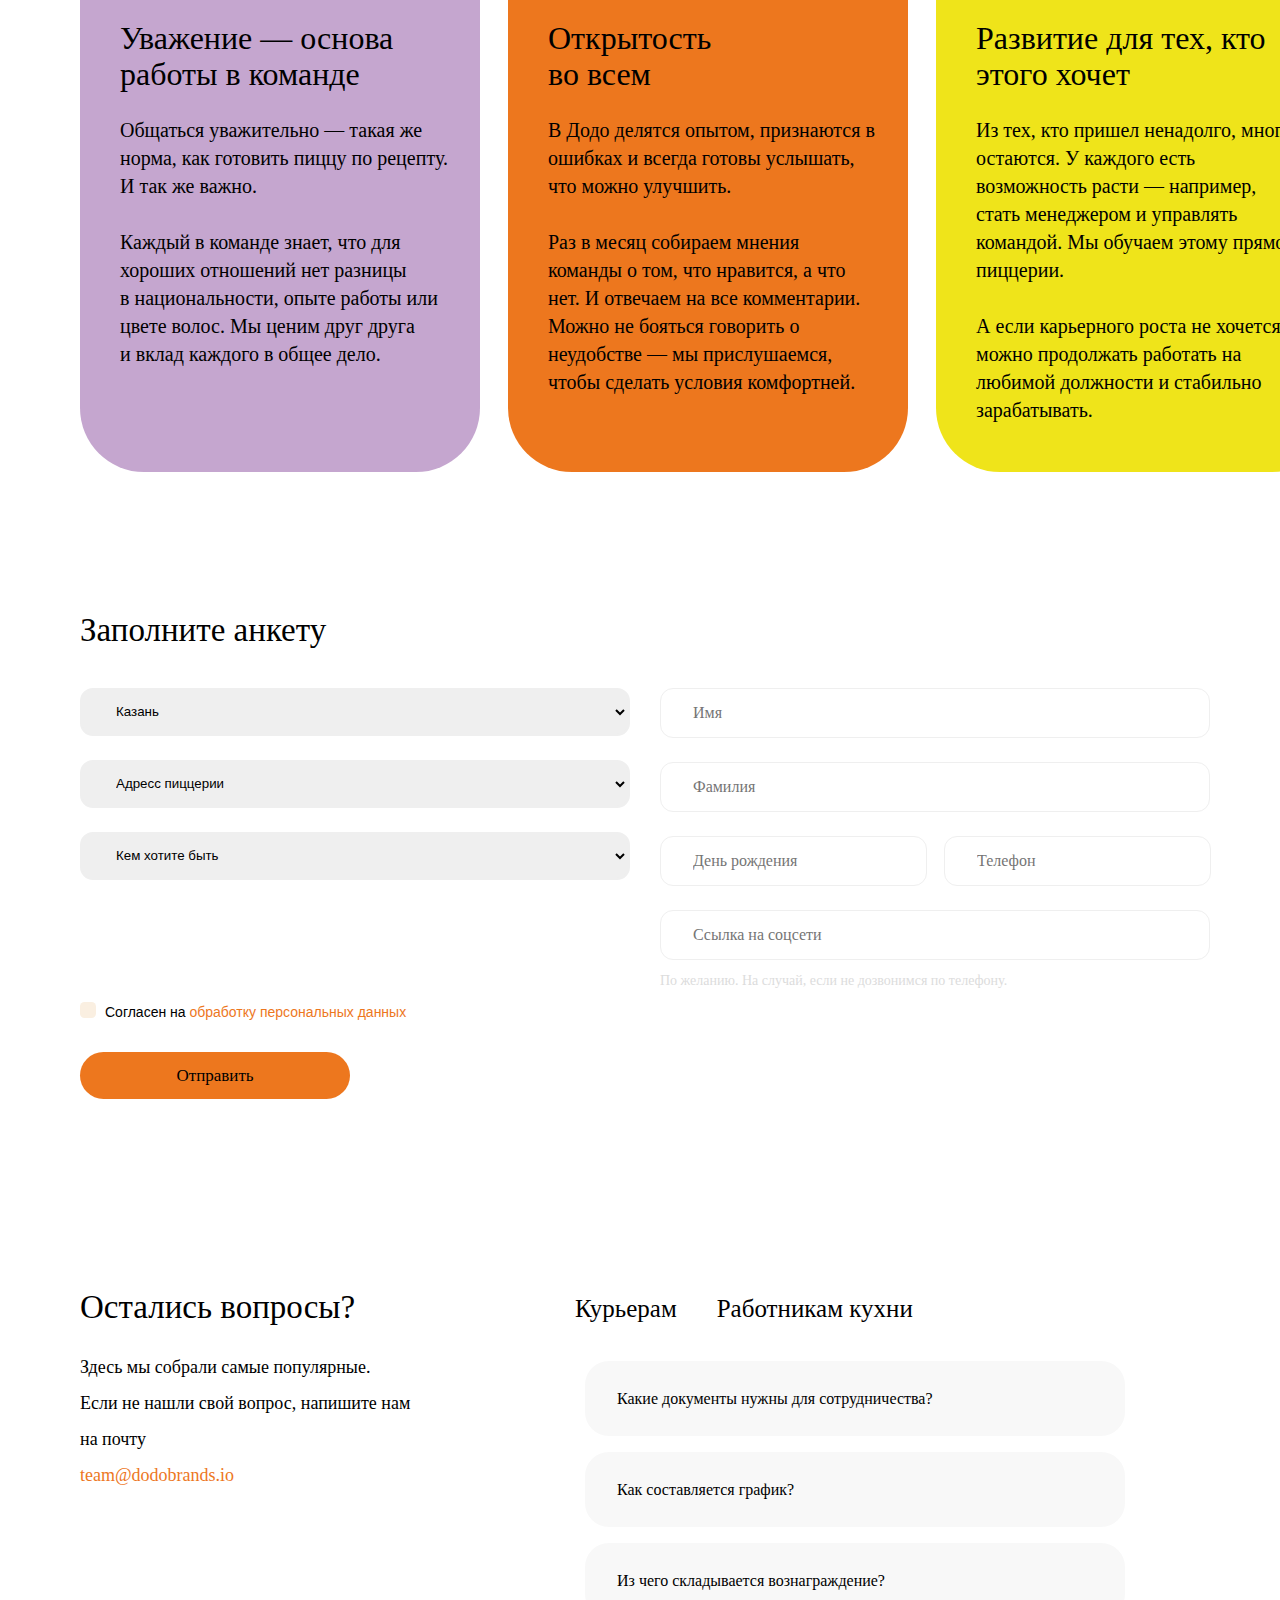
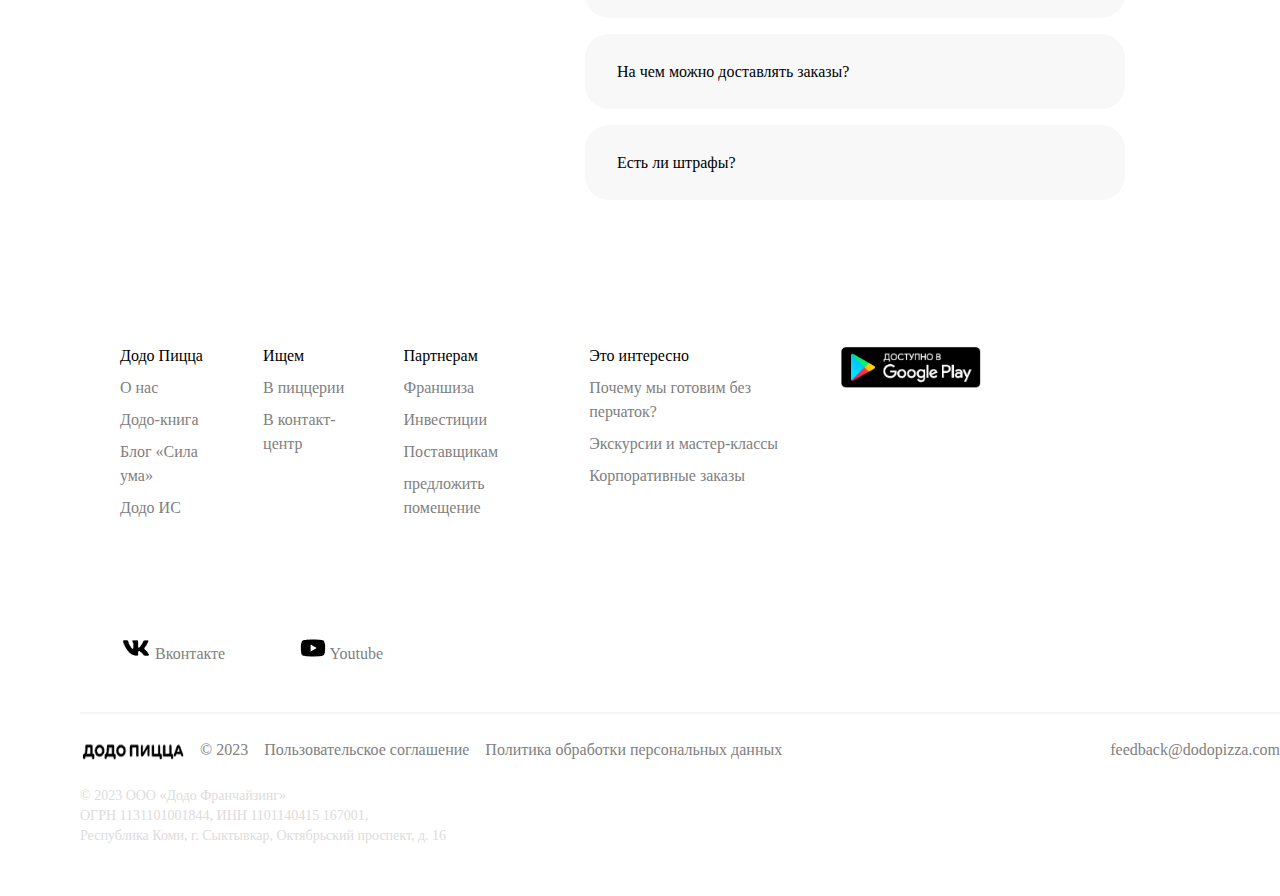
==== commit f0d5c422: "Add files via upload" ====
--- a/MyHTTPService_5/static/index.html
+++ b/MyHTTPService_5/static/index.html
@@ -117,7 +117,7 @@
                 <div class="heroes-left">
                     <h1 class="heroes-title">Для нас важен каждый</h1>
 
-                    <img src="./images/Снимок экрана 2023-09-06 134349.png" alt="heroes image" class="heroes-image">
+                    <img src="./images/like1_f2e04214ac.png" alt="heroes image" class="heroes-image">
                 </div>
 
                 <p class="heroes-description">
